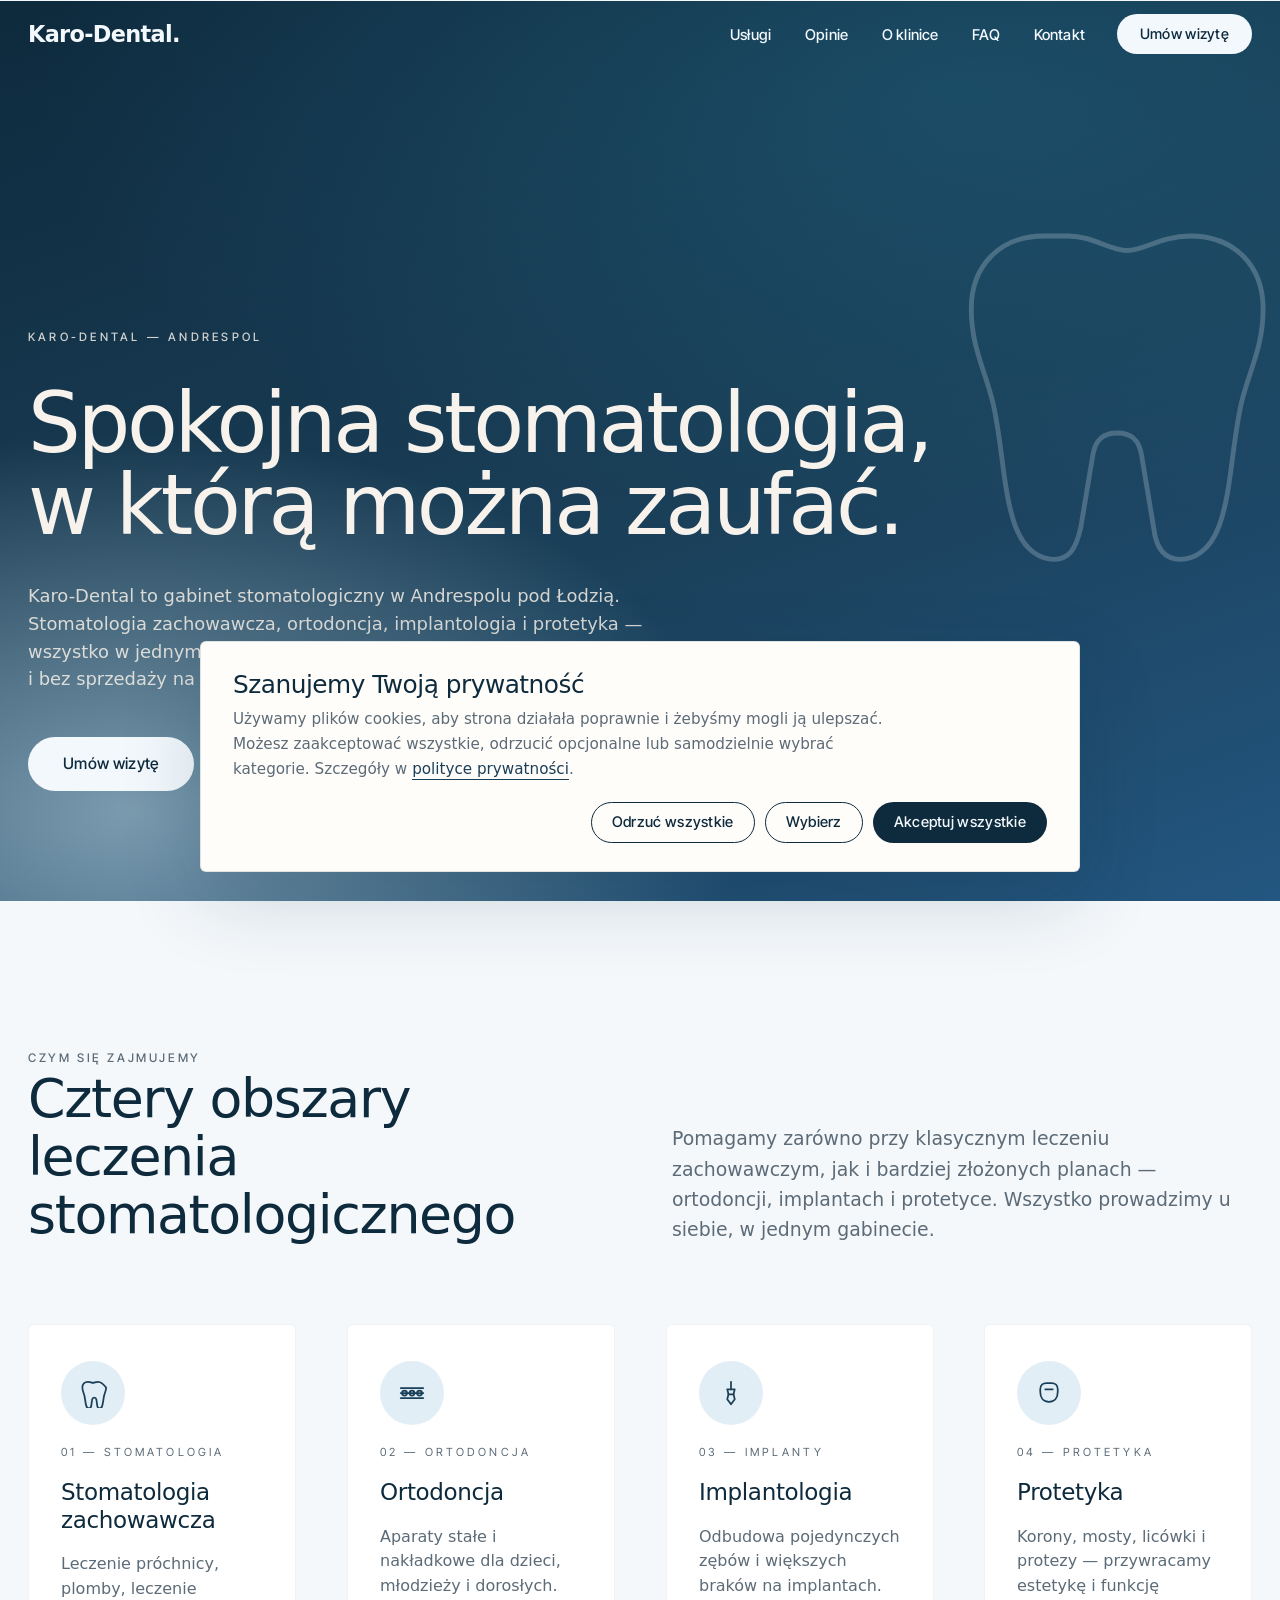
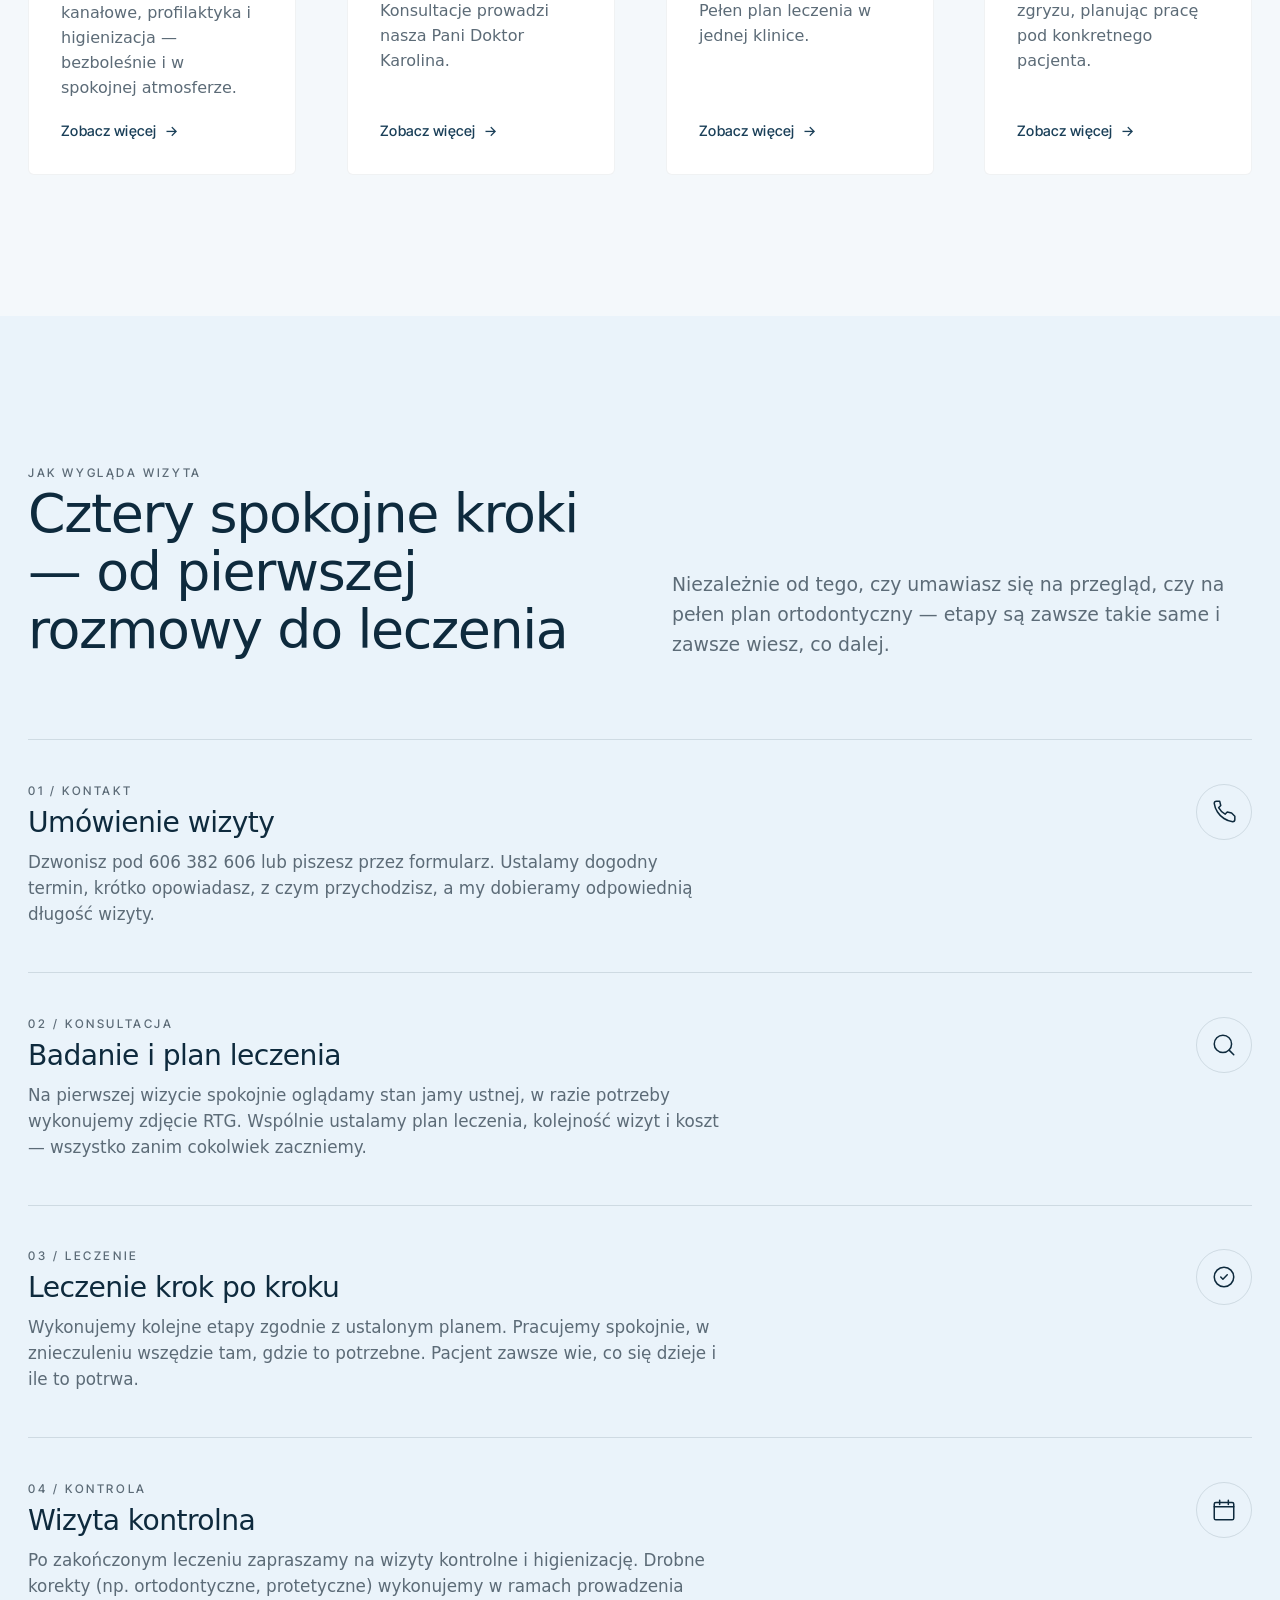
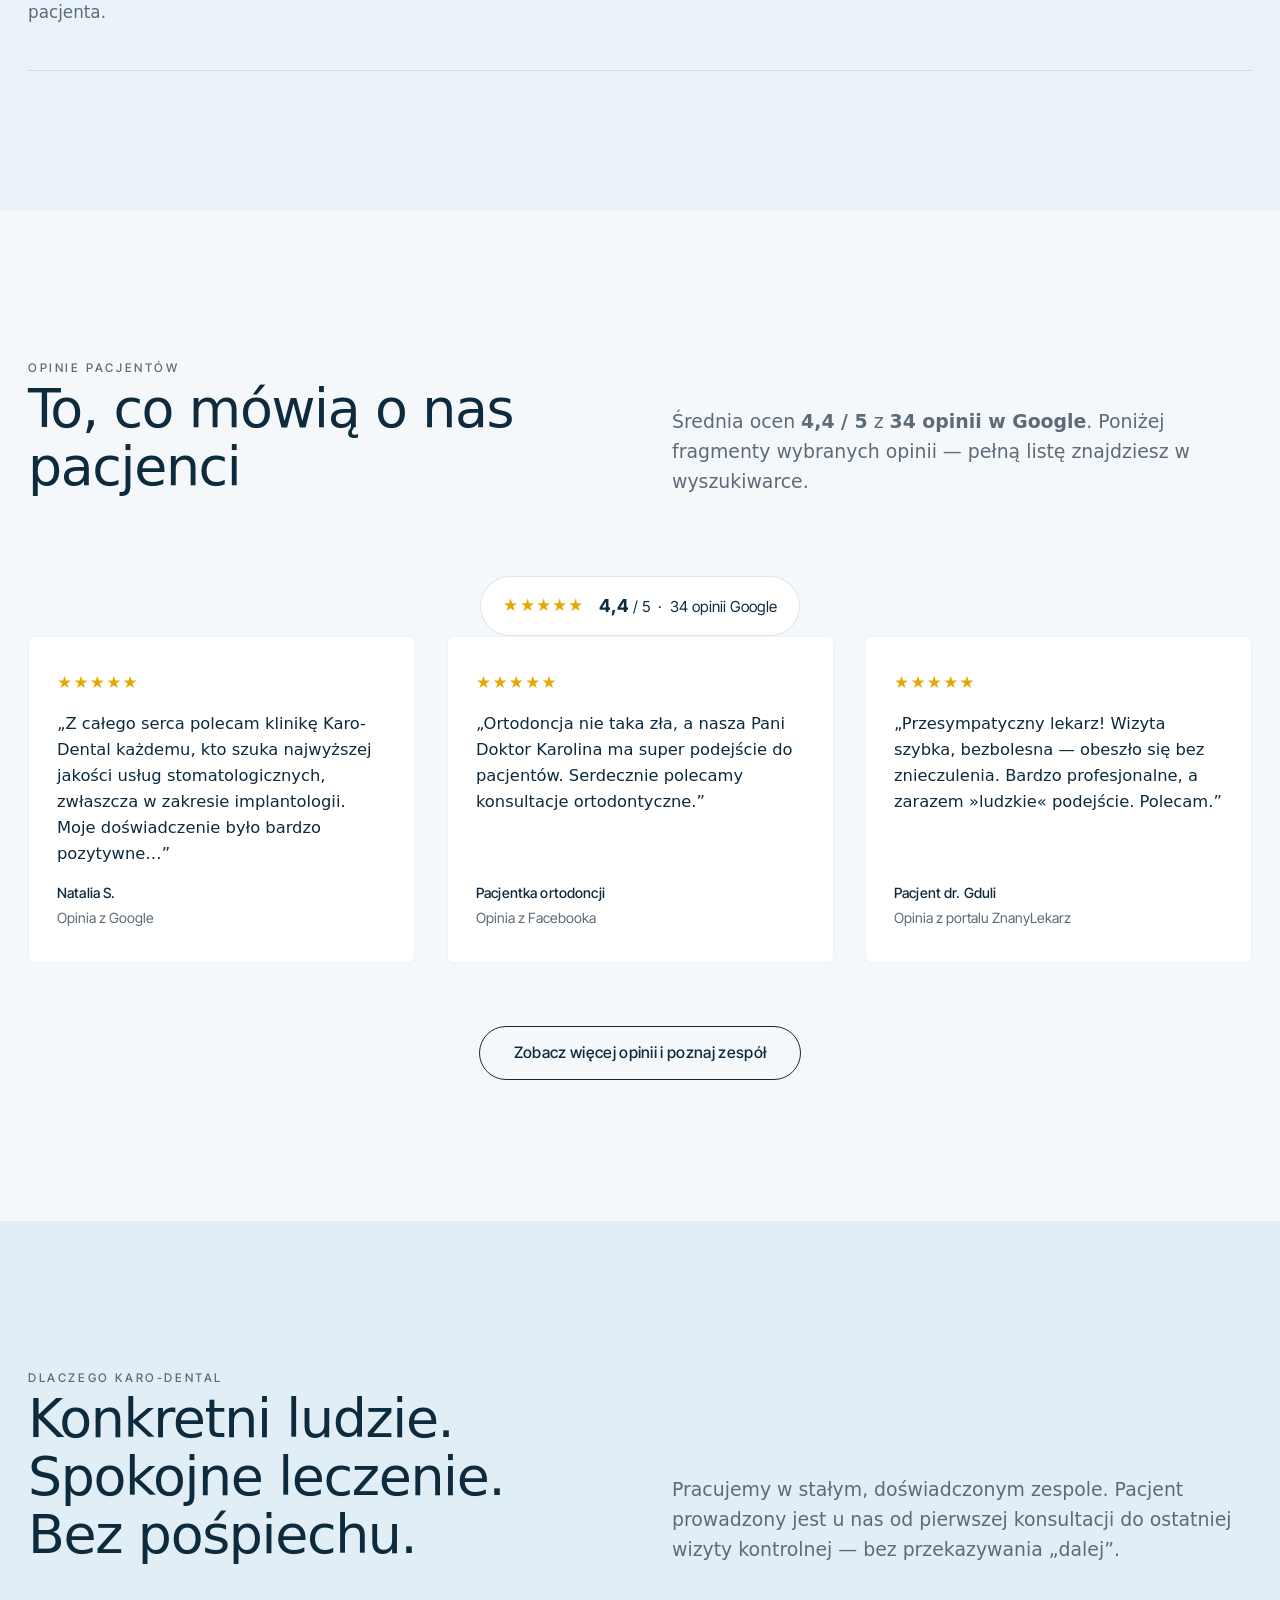
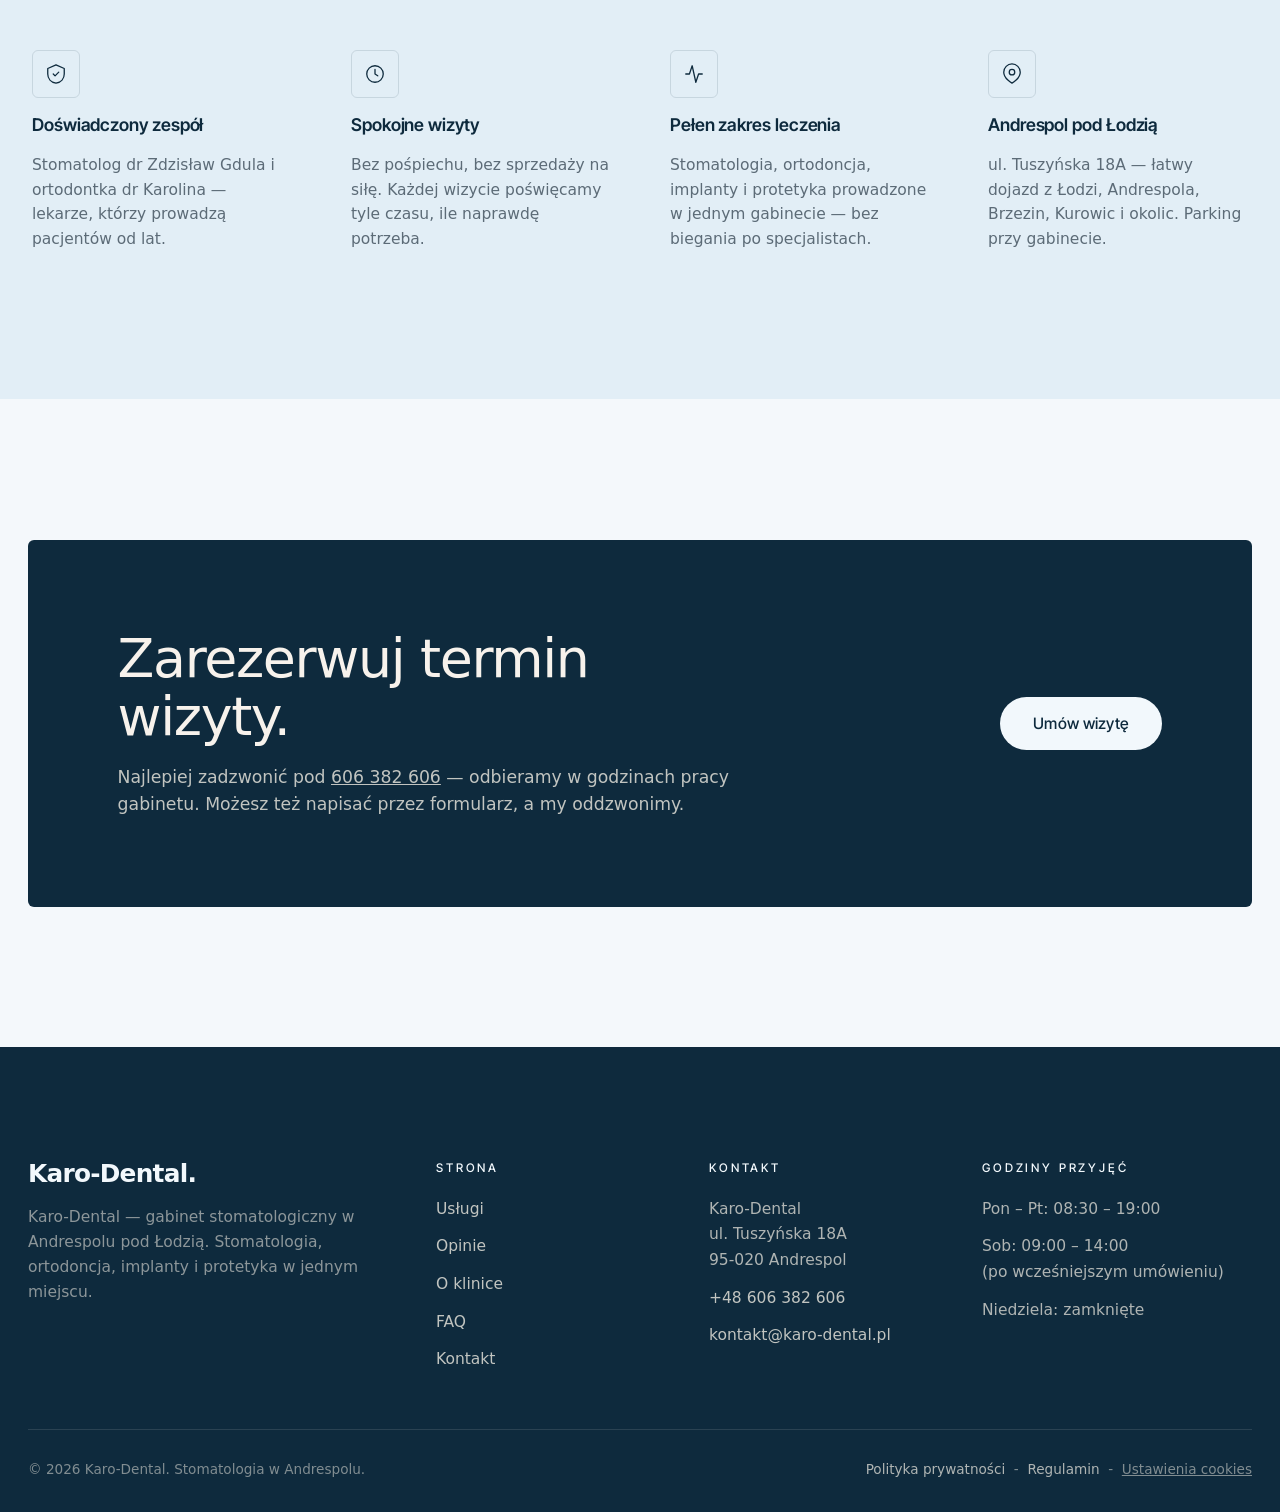
==== index.html @ c1598f61 "Convert Meblove furniture site into Karo-Dental dental clinic site Agent-Logs-Url: https://github.co" ====
<!DOCTYPE html>
<html lang="pl">
<head>
  <meta charset="UTF-8" />
  <script>document.documentElement.classList.add("js")</script>
  <meta name="viewport" content="width=device-width, initial-scale=1.0" />
  <title>Karo-Dental Andrespol | Stomatologia, Ortodoncja, Implanty, Protetyka</title>
  <meta name="description" content="Karo-Dental - gabinet stomatologiczny w Andrespolu. Stomatologia zachowawcza, ortodoncja, implantologia i protetyka. Spokojne, bezbolesne wizyty w doświadczonym zespole." />
  <meta name="theme-color" content="#0E2A3D" />
  <meta property="og:type" content="website" />
  <meta property="og:locale" content="pl_PL" />
  <meta property="og:site_name" content="Karo-Dental" />
  <meta property="og:title" content="Karo-Dental - stomatologia w Andrespolu" />
  <meta property="og:description" content="Gabinet stomatologiczny w Andrespolu. Stomatologia, ortodoncja, implanty, protetyka. Umów wizytę: +48 606 382 606." />
  <meta property="og:image" content="https://karo-dental.pl/assets/favicon.svg" />
  <meta property="og:image:alt" content="Karo-Dental - logo gabinetu stomatologicznego w Andrespolu" />
  <meta name="twitter:card" content="summary_large_image" />
  <link rel="icon" href="assets/favicon.svg" type="image/svg+xml" />
  <link rel="preconnect" href="https://api.fontshare.com" />
  <link rel="preconnect" href="https://fonts.googleapis.com" />
  <link rel="preconnect" href="https://fonts.gstatic.com" crossorigin />
  <link href="https://api.fontshare.com/v2/css?f[]=satoshi@300,400,500,600,700&display=swap" rel="stylesheet" />
  <link href="https://fonts.googleapis.com/css2?family=Inter+Tight:wght@300;400;500;600;700&display=swap" rel="stylesheet" />
  <link rel="stylesheet" href="style.css" />
  <script type="application/ld+json">
  {
    "@context": "https://schema.org",
    "@type": "Dentist",
    "@id": "https://karo-dental.pl/#business",
    "name": "Karo-Dental",
    "description": "Gabinet stomatologiczny w Andrespolu. Stomatologia zachowawcza, ortodoncja, implantologia i protetyka.",
    "image": "https://karo-dental.pl/assets/favicon.svg",
    "url": "https://karo-dental.pl/",
    "telephone": "+48606382606",
    "email": "kontakt@karo-dental.pl",
    "priceRange": "$$",
    "address": {
      "@type": "PostalAddress",
      "streetAddress": "ul. Tuszyńska 18A",
      "addressLocality": "Andrespol",
      "postalCode": "95-020",
      "addressRegion": "łódzkie",
      "addressCountry": "PL"
    },
    "areaServed": ["Andrespol", "Łódź", "województwo łódzkie"],
    "medicalSpecialty": ["Dentistry", "Orthodontic", "Prosthodontic"],
    "openingHoursSpecification": [
      { "@type": "OpeningHoursSpecification", "dayOfWeek": ["Monday","Tuesday","Wednesday","Thursday","Friday"], "opens": "08:30", "closes": "19:00" },
      { "@type": "OpeningHoursSpecification", "dayOfWeek": "Saturday", "opens": "09:00", "closes": "14:00" }
    ],
    "aggregateRating": {
      "@type": "AggregateRating",
      "ratingValue": "4.4",
      "reviewCount": "34",
      "bestRating": "5"
    },
    "sameAs": []
  }
  </script>
  <meta name="robots" content="index, follow, max-image-preview:large, max-snippet:-1, max-video-preview:-1" />
  <meta name="author" content="Karo-Dental" />
  <link rel="canonical" href="https://karo-dental.pl/" />
  <meta property="og:url" content="https://karo-dental.pl/" />
  <meta name="twitter:title" content="Karo-Dental Andrespol | Stomatologia, Ortodoncja, Implanty, Protetyka" />
  <meta name="twitter:description" content="Gabinet stomatologiczny w Andrespolu. Stomatologia, ortodoncja, implanty, protetyka." />
  <meta name="twitter:image" content="https://karo-dental.pl/assets/favicon.svg" />
  <link rel="alternate" hreflang="pl-PL" href="https://karo-dental.pl/" />
  <link rel="alternate" hreflang="x-default" href="https://karo-dental.pl/" />
  <script type="application/ld+json">
  {
    "@context": "https://schema.org",
    "@type": "Organization",
    "@id": "https://karo-dental.pl/#organization",
    "name": "Karo-Dental",
    "url": "https://karo-dental.pl/",
    "logo": "https://karo-dental.pl/assets/favicon.svg",
    "email": "kontakt@karo-dental.pl",
    "telephone": "+48606382606",
    "address": {
      "@type": "PostalAddress",
      "streetAddress": "ul. Tuszynska 18A",
      "addressLocality": "Andrespol",
      "postalCode": "95-020",
      "addressRegion": "lodzkie",
      "addressCountry": "PL"
    }
  }
  </script>
  <script type="application/ld+json">
  {
    "@context": "https://schema.org",
    "@type": "WebSite",
    "@id": "https://karo-dental.pl/#website",
    "url": "https://karo-dental.pl/",
    "name": "Karo-Dental",
    "inLanguage": "pl-PL",
    "publisher": { "@id": "https://karo-dental.pl/#organization" }
  }
  </script>
</head>
<body class="has-hero">

  <header class="nav" role="banner">
    <div class="container nav__inner">
      <a href="index.html" class="nav__logo" aria-label="Karo-Dental - strona główna">
        <span class="nav__logo-mark">Karo-Dental<span class="nav__logo-dot" aria-hidden="true">.</span></span>
      </a>

      <nav aria-label="Główna nawigacja">
        <ul class="nav__links">
          <li><a class="nav__link" data-page="oferta"      href="oferta.html">Usługi</a></li>
          <li><a class="nav__link" data-page="realizacje"  href="realizacje.html">Opinie</a></li>
          <li><a class="nav__link" data-page="o-pracowni"  href="o-pracowni.html">O klinice</a></li>
          <li><a class="nav__link" data-page="faq"         href="faq.html">FAQ</a></li>
          <li><a class="nav__link" data-page="kontakt"     href="kontakt.html">Kontakt</a></li>
          <li><a class="btn btn--primary nav__cta" href="kontakt.html">Umów wizytę</a></li>
        </ul>
      </nav>

      <button class="nav__burger" aria-label="Otwórz menu" aria-expanded="false">
        <span></span><span></span><span></span>
      </button>

      <div class="nav__drawer" role="dialog" aria-label="Menu mobilne">
        <a class="nav__link" href="oferta.html">Usługi</a>
        <a class="nav__link" href="realizacje.html">Opinie</a>
        <a class="nav__link" href="o-pracowni.html">O klinice</a>
        <a class="nav__link" href="faq.html">FAQ</a>
        <a class="nav__link" href="kontakt.html">Kontakt</a>
        <a class="btn btn--primary" href="kontakt.html">Umów wizytę</a>
      </div>
    </div>
  </header>

  <section class="hero hero--clinic">
    <svg class="hero__decor" viewBox="0 0 200 200" fill="none" aria-hidden="true">
      <path d="M70 30c-18 0-30 12-30 30 0 16 6 26 9 39 4 18 4 36 9 50 4 11 11 14 16 14 6 0 9-4 11-13l5-30c1-6 4-9 10-9s9 3 10 9l5 30c1 9 5 13 11 13 5 0 12-3 16-14 5-14 5-32 9-50 3-13 9-23 9-39 0-18-12-30-30-30-12 0-19 6-26 6s-14-6-24-6z" stroke="#F2F8FC" stroke-width="2"/>
    </svg>
    <div class="container">
      <div class="hero__inner">
        <span class="eyebrow hero__eyebrow reveal">Karo-Dental — Andrespol</span>
        <h1 class="reveal delay-1">Spokojna stomatologia,<br/>w którą można zaufać.</h1>
        <p class="reveal delay-2">Karo-Dental to gabinet stomatologiczny w Andrespolu pod Łodzią. Stomatologia zachowawcza, ortodoncja, implantologia i protetyka — wszystko w jednym miejscu, w doświadczonym zespole, bez pośpiechu i bez sprzedaży na siłę.</p>
        <div class="hero__cta reveal delay-3">
          <a class="btn btn--light btn--lg" href="kontakt.html">Umów wizytę</a>
          <a class="btn btn--ghost btn--lg" href="oferta.html">Zobacz nasze usługi</a>
        </div>
      </div>
    </div>
    <span class="hero__scroll" aria-hidden="true">Scroll</span>
  </section>

  <section class="section" id="uslugi">
    <div class="container">
      <div class="section__head section__head--split reveal">
        <div>
          <span class="eyebrow">Czym się zajmujemy</span>
          <h2>Cztery obszary leczenia stomatologicznego</h2>
        </div>
        <p class="lead">Pomagamy zarówno przy klasycznym leczeniu zachowawczym, jak i bardziej złożonych planach — ortodoncji, implantach i protetyce. Wszystko prowadzimy u siebie, w jednym gabinecie.</p>
      </div>

      <div class="grid grid-4 grid--wide">
        <a class="icon-tile reveal" href="oferta.html#stomatologia">
          <span class="icon-tile__icon" aria-hidden="true">
            <svg viewBox="0 0 24 24" fill="none" stroke="currentColor" stroke-width="1.4" stroke-linecap="round" stroke-linejoin="round"><path d="M8 3c-2.8 0-4.5 2-4.5 4.6 0 2.5 1 4 1.6 6.4.7 3 .7 6 1.6 8.5.5 1.5 1.5 1.7 2.2 1.7 1 0 1.5-.7 1.7-2l.7-5c.2-1 .8-1.6 1.7-1.6s1.5.6 1.7 1.6l.7 5c.2 1.3.7 2 1.7 2 .7 0 1.7-.2 2.2-1.7.9-2.5.9-5.5 1.6-8.5.6-2.4 1.6-3.9 1.6-6.4C20.5 5 18.8 3 16 3c-1.8 0-2.9.9-4 .9S9.8 3 8 3z"/></svg>
          </span>
          <span class="icon-tile__num">01 — Stomatologia</span>
          <h3>Stomatologia zachowawcza</h3>
          <p>Leczenie próchnicy, plomby, leczenie kanałowe, profilaktyka i higienizacja — bezboleśnie i w spokojnej atmosferze.</p>
          <span class="icon-tile__arrow">Zobacz więcej</span>
        </a>

        <a class="icon-tile reveal delay-1" href="oferta.html#ortodoncja">
          <span class="icon-tile__icon" aria-hidden="true">
            <svg viewBox="0 0 24 24" fill="none" stroke="currentColor" stroke-width="1.4" stroke-linecap="round" stroke-linejoin="round"><path d="M3 12h18"/><circle cx="6" cy="12" r="2"/><circle cx="12" cy="12" r="2"/><circle cx="18" cy="12" r="2"/><path d="M3 8h18M3 16h18"/></svg>
          </span>
          <span class="icon-tile__num">02 — Ortodoncja</span>
          <h3>Ortodoncja</h3>
          <p>Aparaty stałe i nakładkowe dla dzieci, młodzieży i dorosłych. Konsultacje prowadzi nasza Pani Doktor Karolina.</p>
          <span class="icon-tile__arrow">Zobacz więcej</span>
        </a>

        <a class="icon-tile reveal delay-2" href="oferta.html#implanty">
          <span class="icon-tile__icon" aria-hidden="true">
            <svg viewBox="0 0 24 24" fill="none" stroke="currentColor" stroke-width="1.4" stroke-linecap="round" stroke-linejoin="round"><path d="M12 3v6"/><path d="M9 9h6l-1 4h-4z"/><path d="M10 13l-1 4 3 4 3-4-1-4"/></svg>
          </span>
          <span class="icon-tile__num">03 — Implanty</span>
          <h3>Implantologia</h3>
          <p>Odbudowa pojedynczych zębów i większych braków na implantach. Pełen plan leczenia w jednej klinice.</p>
          <span class="icon-tile__arrow">Zobacz więcej</span>
        </a>

        <a class="icon-tile reveal delay-3" href="oferta.html#protetyka">
          <span class="icon-tile__icon" aria-hidden="true">
            <svg viewBox="0 0 24 24" fill="none" stroke="currentColor" stroke-width="1.4" stroke-linecap="round" stroke-linejoin="round"><path d="M5 9c0-3 2-5 5-5h4c3 0 5 2 5 5v2c0 4-2 8-7 8s-7-4-7-8V9z"/><path d="M9 9h6"/></svg>
          </span>
          <span class="icon-tile__num">04 — Protetyka</span>
          <h3>Protetyka</h3>
          <p>Korony, mosty, licówki i protezy — przywracamy estetykę i funkcję zgryzu, planując pracę pod konkretnego pacjenta.</p>
          <span class="icon-tile__arrow">Zobacz więcej</span>
        </a>
      </div>
    </div>
  </section>

  <section class="section section--warm" id="proces">
    <div class="container">
      <div class="section__head section__head--split reveal">
        <div>
          <span class="eyebrow">Jak wygląda wizyta</span>
          <h2>Cztery spokojne kroki — od pierwszej rozmowy do leczenia</h2>
        </div>
        <p class="lead">Niezależnie od tego, czy umawiasz się na przegląd, czy na pełen plan ortodontyczny — etapy są zawsze takie same i zawsze wiesz, co dalej.</p>
      </div>

      <div class="steps">
        <article class="step reveal">
          <span class="step__num">01 / Kontakt</span>
          <div class="step__body">
            <h3>Umówienie wizyty</h3>
            <p>Dzwonisz pod <a href="tel:+48606382606">606&nbsp;382&nbsp;606</a> lub piszesz przez formularz. Ustalamy dogodny termin, krótko opowiadasz, z czym przychodzisz, a my dobieramy odpowiednią długość wizyty.</p>
          </div>
          <span class="step__icon" aria-hidden="true">
            <svg viewBox="0 0 24 24" fill="none" stroke="currentColor" stroke-width="1.4" stroke-linecap="round" stroke-linejoin="round"><path d="M22 16v3a2 2 0 0 1-2 2 19 19 0 0 1-8-3 19 19 0 0 1-6-6 19 19 0 0 1-3-8 2 2 0 0 1 2-2h3l1 4-2 2a16 16 0 0 0 6 6l2-2 4 1z"/></svg>
          </span>
        </article>
        <article class="step reveal">
          <span class="step__num">02 / Konsultacja</span>
          <div class="step__body">
            <h3>Badanie i plan leczenia</h3>
            <p>Na pierwszej wizycie spokojnie oglądamy stan jamy ustnej, w razie potrzeby wykonujemy zdjęcie RTG. Wspólnie ustalamy plan leczenia, kolejność wizyt i koszt — wszystko zanim cokolwiek zaczniemy.</p>
          </div>
          <span class="step__icon" aria-hidden="true">
            <svg viewBox="0 0 24 24" fill="none" stroke="currentColor" stroke-width="1.4" stroke-linecap="round" stroke-linejoin="round"><circle cx="11" cy="11" r="8"/><path d="M21 21l-4.3-4.3"/></svg>
          </span>
        </article>
        <article class="step reveal">
          <span class="step__num">03 / Leczenie</span>
          <div class="step__body">
            <h3>Leczenie krok po kroku</h3>
            <p>Wykonujemy kolejne etapy zgodnie z ustalonym planem. Pracujemy spokojnie, w znieczuleniu wszędzie tam, gdzie to potrzebne. Pacjent zawsze wie, co się dzieje i ile to potrwa.</p>
          </div>
          <span class="step__icon" aria-hidden="true">
            <svg viewBox="0 0 24 24" fill="none" stroke="currentColor" stroke-width="1.4" stroke-linecap="round" stroke-linejoin="round"><path d="M9 12l2 2 4-4"/><circle cx="12" cy="12" r="9"/></svg>
          </span>
        </article>
        <article class="step reveal">
          <span class="step__num">04 / Kontrola</span>
          <div class="step__body">
            <h3>Wizyta kontrolna</h3>
            <p>Po zakończonym leczeniu zapraszamy na wizyty kontrolne i higienizację. Drobne korekty (np. ortodontyczne, protetyczne) wykonujemy w ramach prowadzenia pacjenta.</p>
          </div>
          <span class="step__icon" aria-hidden="true">
            <svg viewBox="0 0 24 24" fill="none" stroke="currentColor" stroke-width="1.4" stroke-linecap="round" stroke-linejoin="round"><rect x="3" y="5" width="18" height="16" rx="1.5"/><path d="M3 9h18M8 3v4M16 3v4"/></svg>
          </span>
        </article>
      </div>
    </div>
  </section>

  <section class="section" id="opinie">
    <div class="container">
      <div class="section__head section__head--split reveal">
        <div>
          <span class="eyebrow">Opinie pacjentów</span>
          <h2>To, co mówią o nas pacjenci</h2>
        </div>
        <p class="lead">Średnia ocen <strong>4,4 / 5</strong> z <strong>34 opinii w Google</strong>. Poniżej fragmenty wybranych opinii — pełną listę znajdziesz w wyszukiwarce.</p>
      </div>

      <div class="text-center mb-l reveal">
        <span class="rating-summary">
          <span class="review__stars" aria-hidden="true">★★★★★</span>
          <span><strong>4,4</strong> / 5 &nbsp;·&nbsp; 34 opinii Google</span>
        </span>
      </div>

      <div class="review-grid">
        <article class="review reveal">
          <span class="review__stars" aria-label="Ocena 5 na 5">★★★★★</span>
          <p class="review__quote">„Z całego serca polecam klinikę Karo-Dental każdemu, kto szuka najwyższej jakości usług stomatologicznych, zwłaszcza w zakresie implantologii. Moje doświadczenie było bardzo pozytywne…”</p>
          <span class="review__meta">
            <span class="review__author">Natalia S.</span>
            <span>Opinia z Google</span>
          </span>
        </article>

        <article class="review reveal delay-1">
          <span class="review__stars" aria-label="Ocena 5 na 5">★★★★★</span>
          <p class="review__quote">„Ortodoncja nie taka zła, a nasza Pani Doktor Karolina ma super podejście do pacjentów. Serdecznie polecamy konsultacje ortodontyczne.”</p>
          <span class="review__meta">
            <span class="review__author">Pacjentka ortodoncji</span>
            <span>Opinia z Facebooka</span>
          </span>
        </article>

        <article class="review reveal delay-2">
          <span class="review__stars" aria-label="Ocena 5 na 5">★★★★★</span>
          <p class="review__quote">„Przesympatyczny lekarz! Wizyta szybka, bezbolesna — obeszło się bez znieczulenia. Bardzo profesjonalne, a zarazem »ludzkie« podejście. Polecam.”</p>
          <span class="review__meta">
            <span class="review__author">Pacjent dr. Gduli</span>
            <span>Opinia z portalu ZnanyLekarz</span>
          </span>
        </article>
      </div>

      <div class="text-center mt-xl reveal">
        <a class="btn btn--ghost btn--lg" href="realizacje.html">Zobacz więcej opinii i poznaj zespół</a>
      </div>
    </div>
  </section>

  <section class="section section--beige" id="dlaczego">
    <div class="container">
      <div class="section__head section__head--split reveal">
        <div>
          <span class="eyebrow">Dlaczego Karo-Dental</span>
          <h2>Konkretni ludzie. Spokojne leczenie. Bez pośpiechu.</h2>
        </div>
        <p class="lead">Pracujemy w stałym, doświadczonym zespole. Pacjent prowadzony jest u nas od pierwszej konsultacji do ostatniej wizyty kontrolnej — bez przekazywania „dalej”.</p>
      </div>

      <div class="grid grid-4 grid--wide">
        <div class="feature reveal">
          <div class="feature__icon" aria-hidden="true"><svg viewBox="0 0 24 24" fill="none" stroke="currentColor" stroke-width="1.4" stroke-linecap="round" stroke-linejoin="round"><path d="M12 2l9 4v6c0 5-3.5 9-9 10-5.5-1-9-5-9-10V6l9-4z"/><path d="M9 12l2 2 4-4"/></svg></div>
          <h4>Doświadczony zespół</h4>
          <p>Stomatolog dr Zdzisław Gdula i ortodontka dr Karolina — lekarze, którzy prowadzą pacjentów od lat.</p>
        </div>
        <div class="feature reveal delay-1">
          <div class="feature__icon" aria-hidden="true"><svg viewBox="0 0 24 24" fill="none" stroke="currentColor" stroke-width="1.4" stroke-linecap="round" stroke-linejoin="round"><circle cx="12" cy="12" r="9"/><path d="M12 7v5l3 2"/></svg></div>
          <h4>Spokojne wizyty</h4>
          <p>Bez pośpiechu, bez sprzedaży na siłę. Każdej wizycie poświęcamy tyle czasu, ile naprawdę potrzeba.</p>
        </div>
        <div class="feature reveal delay-2">
          <div class="feature__icon" aria-hidden="true"><svg viewBox="0 0 24 24" fill="none" stroke="currentColor" stroke-width="1.4" stroke-linecap="round" stroke-linejoin="round"><path d="M3 12h4l3-9 4 18 3-9h4"/></svg></div>
          <h4>Pełen zakres leczenia</h4>
          <p>Stomatologia, ortodoncja, implanty i protetyka prowadzone w jednym gabinecie — bez biegania po specjalistach.</p>
        </div>
        <div class="feature reveal delay-3">
          <div class="feature__icon" aria-hidden="true"><svg viewBox="0 0 24 24" fill="none" stroke="currentColor" stroke-width="1.4" stroke-linecap="round" stroke-linejoin="round"><path d="M21 10c0 7-9 12-9 12S3 17 3 10a9 9 0 0 1 18 0z"/><circle cx="12" cy="10" r="3"/></svg></div>
          <h4>Andrespol pod Łodzią</h4>
          <p>ul. Tuszyńska 18A — łatwy dojazd z Łodzi, Andrespola, Brzezin, Kurowic i okolic. Parking przy gabinecie.</p>
        </div>
      </div>
    </div>
  </section>

  <section class="section">
    <div class="container">
      <div class="cta-banner reveal">
        <div>
          <h2>Zarezerwuj termin wizyty.</h2>
          <p>Najlepiej zadzwonić pod <a href="tel:+48606382606" class="cta-banner__tel">606&nbsp;382&nbsp;606</a> — odbieramy w godzinach pracy gabinetu. Możesz też napisać przez formularz, a my oddzwonimy.</p>
        </div>
        <a class="btn btn--light btn--lg" href="kontakt.html">Umów wizytę</a>
      </div>
    </div>
  </section>

  <footer class="footer" role="contentinfo">
    <div class="container">
      <div class="footer__top">
        <div class="footer__brand">
          <span class="nav__logo-mark">Karo-Dental<span class="nav__logo-dot" aria-hidden="true">.</span></span>
          <p>Karo-Dental — gabinet stomatologiczny w Andrespolu pod Łodzią. Stomatologia, ortodoncja, implanty i protetyka w jednym miejscu.</p>
        </div>
        <div class="footer__col">
          <h5>Strona</h5>
          <ul>
            <li><a href="oferta.html">Usługi</a></li>
            <li><a href="realizacje.html">Opinie</a></li>
            <li><a href="o-pracowni.html">O klinice</a></li>
            <li><a href="faq.html">FAQ</a></li>
            <li><a href="kontakt.html">Kontakt</a></li>
          </ul>
        </div>
        <div class="footer__col">
          <h5>Kontakt</h5>
          <ul>
            <li>Karo-Dental<br/>ul. Tuszyńska 18A<br/>95-020 Andrespol</li>
            <li><a href="tel:+48606382606">+48 606 382 606</a></li>
            <li><a href="mailto:kontakt@karo-dental.pl">kontakt@karo-dental.pl</a></li>
          </ul>
        </div>
        <div class="footer__col">
          <h5>Godziny przyjęć</h5>
          <ul>
            <li>Pon&nbsp;–&nbsp;Pt: 08:30 – 19:00</li>
            <li>Sob: 09:00 – 14:00<br/>(po wcześniejszym umówieniu)</li>
            <li>Niedziela: zamknięte</li>
          </ul>
        </div>
      </div>
      <div class="footer__bottom">
        <span>© <span id="year">2025</span> Karo-Dental. Stomatologia w Andrespolu.</span>
        <span>
          <a href="polityka-prywatnosci.html">Polityka prywatności</a>
          &nbsp;-&nbsp;
          <a href="regulamin.html">Regulamin</a>
          &nbsp;-&nbsp;
          <button type="button" class="cookie__settings-link" data-cookie-settings>Ustawienia cookies</button>
        </span>
      </div>
    </div>
  </footer>

  <script src="main.js" defer></script>
</body>
</html>
---- style.css ----
*,
*::before,
*::after { box-sizing: border-box; margin: 0; padding: 0; }

html { scroll-behavior: smooth; -webkit-text-size-adjust: 100%; }

:root {
  --bg:          #F4F8FB;
  --bg-soft:     #FFFFFF;
  --bg-warm:     #EAF3FA;
  --beige:       #C9E4F1;
  --beige-soft:  #E2EEF6;
  --ink:         #0E2A3D;
  --ink-soft:    #5C6B77;
  --espresso:    #1A3F58;
  --espresso-h:  #235680;
  --accent:      #2E8FB4;

  --line:        rgba(14, 42, 61, 0.12);
  --line-soft:   rgba(14, 42, 61, 0.06);
  --shadow-sm:   0 2px 6px  rgba(14, 42, 61, 0.05);
  --shadow-md:   0 14px 40px rgba(14, 42, 61, 0.08);
  --shadow-lg:   0 28px 80px rgba(14, 42, 61, 0.16);

  --radius:      4px;
  --radius-lg:   6px;

  --maxw:        1320px;
  --nav-h:       64px;

  --space-3:    8px;
  --space-4:   12px;
  --space-5:   16px;
  --space-6:   24px;
  --space-7:   32px;
  --space-8:   48px;
  --space-9:   64px;
  --space-10:  80px;
  --space-11: 120px;
  --space-12: 160px;

  --font-display: "Satoshi", system-ui, -apple-system, "Segoe UI", Roboto, Helvetica, Arial, sans-serif;
  --font-body:    "Satoshi", system-ui, -apple-system, "Segoe UI", Roboto, Helvetica, Arial, sans-serif;
  --font-ui:      "Inter Tight", system-ui, -apple-system, "Segoe UI", Roboto, Helvetica, Arial, sans-serif;

  --fs-eyebrow: 0.74rem;
  --fs-body:    1.0625rem;
  --fs-lead:    1.18rem;
  --fs-h4:      1.18rem;
  --fs-h3:      clamp(1.4rem, 1.6vw, 1.85rem);
  --fs-h2:      clamp(2.1rem, 4.2vw, 3.6rem);
  --fs-h1:      clamp(2.8rem, 6.5vw, 5.8rem);

  --t-fast:      180ms cubic-bezier(.2,.7,.2,1);
  --t:           260ms cubic-bezier(.2,.7,.2,1);
  --t-slow:      700ms cubic-bezier(.2,.7,.2,1);
  --t-zoom:     1200ms cubic-bezier(.2,.7,.2,1);
}

body {
  font-family: var(--font-body);
  font-weight: 400;
  font-size: var(--fs-body);
  line-height: 1.65;
  color: var(--ink);
  background: var(--bg);
  -webkit-font-smoothing: antialiased;
  -moz-osx-font-smoothing: grayscale;
  overflow-x: hidden;
}

img, picture, video, svg { display: block; max-width: 100%; height: auto; }
a { color: inherit; text-decoration: none; }
ul { list-style: none; }
button { font: inherit; cursor: pointer; border: 0; background: none; color: inherit; }

::selection { background: var(--espresso); color: var(--bg); }

h1, h2, h3, h4, h5, .display {
  font-family: var(--font-display);
  font-weight: 500;
  color: var(--ink);
  letter-spacing: -0.02em;
  line-height: 1.05;
}
h1 { font-size: var(--fs-h1); font-weight: 500; letter-spacing: -0.035em; }
h2 { font-size: var(--fs-h2); font-weight: 500; letter-spacing: -0.025em; line-height: 1.08; }
h3 { font-size: var(--fs-h3); font-weight: 500; letter-spacing: -0.015em; line-height: 1.18; }
h4 { font-size: var(--fs-h4); font-weight: 600; font-family: var(--font-ui); letter-spacing: -0.005em; line-height: 1.3; }

p { color: var(--ink); }
.lead { font-size: var(--fs-lead); line-height: 1.6; color: var(--ink-soft); max-width: 62ch; font-weight: 400; }
.muted { color: var(--ink-soft); }
.eyebrow {
  font-family: var(--font-ui);
  font-size: var(--fs-eyebrow);
  font-weight: 500;
  letter-spacing: 0.22em;
  text-transform: uppercase;
  color: var(--ink-soft);
  display: inline-block;
}

.container {
  width: 100%;
  max-width: var(--maxw);
  margin: 0 auto;
  padding: 0 28px;
}
@media (max-width: 640px) { .container { padding: 0 20px; } }

.section { padding: clamp(80px, 11vw, 160px) 0; }
.section--soft  { background: var(--bg-soft); }
.section--warm  { background: var(--bg-warm); }
.section--beige { background: var(--beige-soft); }
.section--dark  { background: var(--ink); color: #E8F1F7; }
.section--dark h1, .section--dark h2, .section--dark h3, .section--dark h4 { color: #F2F8FC; }
.section--dark p, .section--dark .lead { color: rgba(244,239,230,0.78); }
.section--dark .eyebrow { color: rgba(244,239,230,0.65); }

.section__head {
  display: flex;
  flex-direction: column;
  gap: 18px;
  max-width: 760px;
  margin-bottom: clamp(48px, 7vw, 80px);
}
.section__head--center {
  margin-left: auto;
  margin-right: auto;
  align-items: center;
  text-align: center;
}
.section__head--split {
  display: grid;
  grid-template-columns: 1fr 1fr;
  gap: clamp(32px, 5vw, 80px);
  max-width: none;
  align-items: end;
}
.section__head--split .lead { margin-top: 0; }
@media (max-width: 800px) { .section__head--split { grid-template-columns: 1fr; align-items: start; } }

.grid { display: grid; gap: clamp(20px, 2.5vw, 32px); }
.grid-2 { grid-template-columns: repeat(2, 1fr); }
.grid-3 { grid-template-columns: repeat(3, 1fr); }
.grid-4 { grid-template-columns: repeat(4, 1fr); }
.grid--wide { gap: clamp(28px, 4vw, 56px); }
@media (max-width: 900px) { .grid-3, .grid-4 { grid-template-columns: repeat(2, 1fr); } }
@media (max-width: 600px) { .grid-2, .grid-3, .grid-4 { grid-template-columns: 1fr; } }

.btn {
  display: inline-flex;
  align-items: center;
  justify-content: center;
  gap: 10px;
  padding: 15px 28px;
  border-radius: 999px;
  font-family: var(--font-ui);
  font-size: 0.93rem;
  font-weight: 500;
  letter-spacing: 0.02em;
  line-height: 1;
  transition:
    background var(--t),
    color var(--t),
    transform var(--t),
    box-shadow var(--t),
    border-color var(--t);
  white-space: nowrap;
  border: 1px solid transparent;
}
.btn--primary {
  background: var(--ink);
  color: #F2F8FC;
}
.btn--primary:hover,
.btn--primary:focus-visible {
  background: var(--espresso-h);
  transform: translateY(-2px);
  box-shadow: var(--shadow-md);
  outline: none;
}
.btn--ghost {
  background: transparent;
  color: var(--ink);
  border-color: var(--ink);
}
.btn--ghost:hover,
.btn--ghost:focus-visible {
  background: var(--ink);
  color: #F2F8FC;
  transform: translateY(-2px);
  outline: none;
}
.btn--light {
  background: #F2F8FC;
  color: var(--ink);
}
.btn--light:hover { background: #fff; transform: translateY(-2px); box-shadow: var(--shadow-md); }
.btn--lg { padding: 18px 34px; font-size: 0.98rem; }
.link-arrow {
  display: inline-flex;
  align-items: center;
  gap: 10px;
  font-family: var(--font-ui);
  font-weight: 500;
  font-size: 0.95rem;
  color: var(--ink);
  letter-spacing: 0.01em;
  border-bottom: 1px solid var(--ink);
  padding-bottom: 4px;
  transition: gap var(--t), opacity var(--t);
}
.link-arrow::after { content: "→"; transition: transform var(--t); }
.link-arrow:hover { gap: 14px; opacity: 0.7; }
.link-arrow:hover::after { transform: translateX(4px); }

.nav {
  position: sticky;
  top: 0;
  z-index: 50;
  background: transparent;
  border-bottom: 1px solid transparent;
  transition: border-color var(--t), box-shadow var(--t);
}
.nav::before {
  content: "";
  position: absolute;
  inset: 0;
  z-index: -1;
  background: rgba(244,241,236,0.85);
  backdrop-filter: saturate(140%) blur(16px);
  -webkit-backdrop-filter: saturate(140%) blur(16px);
  transition: background var(--t), opacity var(--t);
}
.nav.is-scrolled {
  border-bottom-color: var(--line-soft);
}
.nav.is-scrolled::before {
  background: rgba(244,241,236,0.96);
}

.has-hero .nav:not(.is-scrolled) {
  border-bottom-color: transparent;
}
.has-hero .nav:not(.is-scrolled)::before {
  background: transparent;
  backdrop-filter: none;
  -webkit-backdrop-filter: none;
}
.has-hero .nav:not(.is-scrolled) .nav__logo-mark,
.has-hero .nav:not(.is-scrolled) .nav__logo-dot,
.has-hero .nav:not(.is-scrolled) .nav__link { color: #F2F8FC; }
.has-hero .nav:not(.is-scrolled) .nav__link:hover { background: rgba(244,239,230,0.12); }
.has-hero .nav:not(.is-scrolled) .nav__cta { background: #F2F8FC; color: var(--ink); }
.has-hero .nav:not(.is-scrolled) .nav__cta:hover { background: #fff; }
.has-hero .nav:not(.is-scrolled) .nav__burger span { background: #F2F8FC; }

.nav__inner {
  display: flex;
  align-items: center;
  justify-content: space-between;
  height: var(--nav-h);
  gap: 24px;
}
@media (max-width: 920px) {
  :root { --nav-h: 52px; }
}
@media (max-width: 480px) {
  :root { --nav-h: 48px; }
}
.nav__logo {
  display: inline-flex;
  align-items: baseline;
  gap: 1px;
  text-decoration: none;
  flex-shrink: 0;
}
.nav__logo-mark {
  font-family: var(--font-display);
  font-weight: 600;
  font-size: 1.4rem;
  line-height: 1;
  letter-spacing: -0.03em;
  color: var(--ink);
  transition: color var(--t);
}
.nav__logo-dot {
  font-family: var(--font-display);
  font-weight: 600;
  font-size: 1.4rem;
  line-height: 1;
  color: var(--ink);
  margin-left: 0;
}
.nav__logo:hover .nav__logo-mark { opacity: 0.7; }
.nav__links {
  display: flex;
  align-items: center;
  gap: 2px;
}
.nav__link {
  position: relative;
  padding: 10px 16px;
  font-family: var(--font-ui);
  font-size: 0.93rem;
  font-weight: 500;
  letter-spacing: 0.01em;
  color: var(--ink);
  border-radius: 4px;
  transition: color var(--t), background var(--t), opacity var(--t);
}
.nav__link:hover { background: rgba(14,14,13,0.05); }
.nav__link.is-active::after {
  content: "";
  position: absolute;
  left: 16px; right: 16px;
  bottom: 4px;
  height: 1px;
  background: currentColor;
}
.nav__cta {
  margin-left: 14px;
  padding: 12px 22px;
  font-size: 0.9rem;
}
.nav__burger {
  display: none;
  width: 40px;
  height: 40px;
  border-radius: 4px;
  position: relative;
}
.nav__burger span {
  display: block;
  position: absolute;
  left: 10px; right: 10px;
  height: 1.5px;
  background: var(--ink);
  transition: transform var(--t), opacity var(--t), top var(--t), background var(--t);
}
.nav__burger span:nth-child(1) { top: 14px; }
.nav__burger span:nth-child(2) { top: 19px; }
.nav__burger span:nth-child(3) { top: 24px; }
.nav.is-open .nav__burger span:nth-child(1) { top: 19px; transform: rotate(45deg); background: var(--ink); }
.nav.is-open .nav__burger span:nth-child(2) { opacity: 0; }
.nav.is-open .nav__burger span:nth-child(3) { top: 19px; transform: rotate(-45deg); background: var(--ink); }

.nav__drawer {
  position: fixed;
  top: var(--nav-h);
  left: 0;
  right: 0;
  bottom: 0;
  height: calc(100vh - var(--nav-h));
  height: calc(100dvh - var(--nav-h));
  background: var(--bg);
  padding: 24px clamp(20px, 5vw, 32px) calc(32px + env(safe-area-inset-bottom, 0px));
  display: flex;
  flex-direction: column;
  gap: 4px;
  z-index: 49;
  overflow-y: auto;
  overscroll-behavior: contain;
  -webkit-overflow-scrolling: touch;
  opacity: 0;
  visibility: hidden;
  transform: translateY(-8px);
  transition: opacity var(--t), transform var(--t), visibility 0s linear var(--t);
}
.nav__drawer .nav__link {
  padding: 18px 4px;
  font-size: 1.1rem;
  color: var(--ink);
  border-bottom: 1px solid var(--line-soft);
  border-radius: 0;
}
.nav__drawer .nav__link:hover { background: transparent; opacity: 0.7; }
.nav__drawer .btn { margin-top: 24px; align-self: stretch; text-align: center; }
.nav.is-open .nav__drawer {
  opacity: 1;
  visibility: visible;
  transform: translateY(0);
  transition: opacity var(--t), transform var(--t), visibility 0s;
}
.nav.is-open {
  border-bottom-color: var(--line-soft);
}
.nav.is-open::before {
  background: var(--bg);
  backdrop-filter: none;
  -webkit-backdrop-filter: none;
}
.has-hero .nav:not(.is-scrolled).is-open {
  border-bottom-color: var(--line-soft);
}
.has-hero .nav:not(.is-scrolled).is-open::before {
  background: var(--bg);
}
.has-hero .nav:not(.is-scrolled).is-open .nav__logo-mark,
.has-hero .nav:not(.is-scrolled).is-open .nav__logo-dot { color: var(--ink); }
.has-hero .nav:not(.is-scrolled).is-open .nav__burger span { background: var(--ink); }

@media (min-width: 921px) {
  .nav__drawer { display: none !important; }
}
@media (max-width: 920px) {
  .nav__links { display: none; }
  .nav__burger { display: block; }
  .nav__inner { gap: 12px; }
}

.hero {
  position: relative;
  min-height: 100vh;
  min-height: 100svh;
  display: flex;
  align-items: flex-end;
  color: #F2F8FC;
  isolation: isolate;
  overflow: hidden;
  margin-top: calc(-1 * var(--nav-h));
  padding-top: var(--nav-h);
}
.hero__media,
.hero__media picture,
.hero__media img {
  position: absolute;
  inset: 0;
  width: 100%;
  
  height: 110%;
  object-fit: cover;
  z-index: -2;
}
.hero__media { will-change: transform; transform: translate3d(0,0,0); }
.hero::after {
  content: "";
  position: absolute;
  inset: 0;
  background:
    linear-gradient(180deg, rgba(8,7,6,0.35) 0%, rgba(8,7,6,0.25) 35%, rgba(8,7,6,0.55) 75%, rgba(8,7,6,0.78) 100%);
  z-index: -1;
}
.hero .container { width: 100%; }
.hero__inner {
  padding: clamp(80px, 16vw, 180px) 0 clamp(64px, 9vw, 110px);
  max-width: 980px;
}
.hero__eyebrow {
  color: rgba(244,239,230,0.85);
  letter-spacing: 0.28em;
  font-size: 0.72rem;
  margin-bottom: clamp(20px, 3vw, 36px);
}
.hero h1 {
  color: #F7F2EC;
  margin: 0 0 clamp(22px, 3vw, 36px);
  font-weight: 500;
  letter-spacing: -0.04em;
  line-height: 0.98;
  text-wrap: balance;
}
.hero p {
  color: rgba(244,239,230,0.85);
  font-size: clamp(1.05rem, 1.4vw, 1.25rem);
  line-height: 1.55;
  max-width: 56ch;
  font-weight: 300;
}
.hero__cta {
  margin-top: clamp(28px, 4vw, 44px);
  display: flex;
  flex-wrap: wrap;
  gap: 14px;
}
.hero__cta .btn--ghost {
  color: #F2F8FC;
  border-color: rgba(244,239,230,0.5);
}
.hero__cta .btn--ghost:hover {
  background: #F2F8FC;
  color: var(--ink);
  border-color: #F2F8FC;
}
.hero__scroll {
  position: absolute;
  bottom: 32px;
  left: 50%;
  transform: translateX(-50%);
  font-family: var(--font-ui);
  font-size: 0.7rem;
  letter-spacing: 0.28em;
  text-transform: uppercase;
  color: rgba(244,239,230,0.7);
  display: flex;
  flex-direction: column;
  align-items: center;
  gap: 12px;
  z-index: 1;
}
.hero__scroll::after {
  content: "";
  width: 1px;
  height: 38px;
  background: rgba(244,239,230,0.5);
  animation: scrollHint 2.4s ease-in-out infinite;
  transform-origin: top;
}
@keyframes scrollHint {
  0%, 100% { transform: scaleY(0.4); opacity: 0.4; }
  50%      { transform: scaleY(1);   opacity: 1; }
}
@media (max-width: 720px) { .hero__scroll { display: none; } }

.subhero {
  padding: clamp(140px, 18vw, 220px) 0 clamp(72px, 9vw, 120px);
  background: var(--bg);
  border-bottom: 1px solid var(--line-soft);
}
.subhero__inner { max-width: 920px; }
.subhero h1 { margin: 18px 0 22px; letter-spacing: -0.035em; }

.card {
  background: transparent;
  border-radius: var(--radius-lg);
  overflow: hidden;
  transition: transform var(--t);
  display: flex;
  flex-direction: column;
}
.card__media {
  aspect-ratio: 4 / 3;
  overflow: hidden;
  background: var(--beige-soft);
  border-radius: var(--radius);
}
.card__media picture { display: block; width: 100%; height: 100%; }
.card__media img {
  width: 100%;
  height: 100%;
  object-fit: cover;
  transition: transform var(--t-zoom);
}
.card:hover .card__media img { transform: scale(1.05); }
.card__body {
  padding: 22px 2px 4px;
  display: flex;
  flex-direction: column;
  gap: 10px;
  flex: 1;
}
.card__title { font-size: 1.25rem; }
.card__desc { color: var(--ink-soft); font-size: 0.97rem; line-height: 1.6; }
.card__foot { margin-top: auto; padding-top: 16px; }

.service-tile {
  position: relative;
  display: block;
  overflow: hidden;
  border-radius: var(--radius-lg);
  isolation: isolate;
  color: #F2F8FC;
  text-decoration: none;
  background: var(--ink);
}
.service-tile__media {
  aspect-ratio: 4 / 5;
  overflow: hidden;
}
.service-tile__media picture,
.service-tile__media img {
  width: 100%; height: 100%;
  display: block;
  object-fit: cover;
  transition: transform var(--t-zoom), opacity var(--t);
}
.service-tile:hover .service-tile__media img { transform: scale(1.06); }
.service-tile__overlay {
  position: absolute;
  inset: 0;
  background: linear-gradient(180deg, rgba(8,7,6,0) 35%, rgba(8,7,6,0.65) 100%);
  z-index: 1;
  transition: background var(--t);
}
.service-tile:hover .service-tile__overlay { background: linear-gradient(180deg, rgba(8,7,6,0.15) 0%, rgba(8,7,6,0.75) 100%); }
.service-tile__body {
  position: absolute;
  left: clamp(20px, 2.4vw, 32px);
  right: clamp(20px, 2.4vw, 32px);
  bottom: clamp(20px, 2.4vw, 32px);
  z-index: 2;
  display: flex;
  flex-direction: column;
  gap: 10px;
}
.service-tile__num {
  font-family: var(--font-ui);
  font-size: 0.7rem;
  letter-spacing: 0.28em;
  text-transform: uppercase;
  color: rgba(244,239,230,0.75);
}
.service-tile h3 {
  color: #F7F2EC;
  font-size: clamp(1.4rem, 2.2vw, 2rem);
  letter-spacing: -0.02em;
}
.service-tile p {
  display: none;
}
.service-tile__arrow {
  position: absolute;
  top: clamp(20px, 2.4vw, 28px);
  right: clamp(20px, 2.4vw, 28px);
  width: 44px; height: 44px;
  border-radius: 50%;
  background: rgba(244,239,230,0.15);
  backdrop-filter: blur(8px);
  border: 1px solid rgba(244,239,230,0.35);
  display: grid;
  place-items: center;
  color: #F2F8FC;
  z-index: 2;
  transition: background var(--t), transform var(--t);
}
.service-tile:hover .service-tile__arrow { background: #F2F8FC; color: var(--ink); transform: rotate(-45deg); }
.service-tile__arrow::before { content: "→"; font-size: 1.05rem; line-height: 1; }

.service-card {
  background: var(--bg-soft);
  border: 1px solid var(--line-soft);
  border-radius: var(--radius-lg);
  padding: 36px 32px 32px;
  transition: transform var(--t), border-color var(--t);
  display: flex;
  flex-direction: column;
  gap: 18px;
}
.service-card:hover {
  transform: translateY(-3px);
  border-color: var(--line);
}
.service-card__icon {
  width: 52px;
  height: 52px;
  border-radius: 6px;
  background: var(--bg);
  border: 1px solid var(--line-soft);
  color: var(--ink);
  display: grid;
  place-items: center;
}
.service-card__icon svg { width: 24px; height: 24px; }
.service-card h3 { font-size: 1.4rem; }
.service-card p { color: var(--ink-soft); font-size: 0.97rem; }
.service-card__foot { margin-top: auto; padding-top: 12px; }

.steps {
  counter-reset: step;
  border-top: 1px solid var(--line);
}
.step {
  display: grid;
  grid-template-columns: 1fr;
  gap: 6px;
  padding: clamp(28px, 4vw, 44px) 0;
  border-bottom: 1px solid var(--line);
  position: relative;
  align-items: start;
}
.step__num {
  font-family: var(--font-ui);
  font-size: 0.74rem;
  font-weight: 500;
  color: var(--ink-soft);
  letter-spacing: 0.22em;
  text-transform: uppercase;
  line-height: 1.2;
  margin: 0 0 2px;
}
.step__body { display: flex; flex-direction: column; gap: 10px; max-width: 64ch; }
.step > h3,
.step > p { max-width: 64ch; }
.step > h3 + p { margin-top: 8px; }
.step h3 { font-size: clamp(1.4rem, 2.2vw, 2rem); letter-spacing: -0.02em; }
.step p { color: var(--ink-soft); font-size: 1.05rem; line-height: 1.55; }
.step__icon {
  position: absolute;
  top: clamp(28px, 4vw, 44px);
  right: 0;
  width: 56px; height: 56px;
  border-radius: 50%;
  border: 1px solid var(--line);
  display: grid;
  place-items: center;
  color: var(--ink);
}
.step__icon svg { width: 26px; height: 26px; }
.step:has(.step__icon) { padding-right: 76px; }
@media (max-width: 480px) {
  .step:has(.step__icon) { padding-right: 0; }
  .step__icon { display: none; }
}

.feature {
  display: flex;
  flex-direction: column;
  gap: 16px;
  padding: 6px 4px;
}
.feature__icon {
  width: 48px;
  height: 48px;
  border-radius: 6px;
  background: transparent;
  border: 1px solid var(--line);
  display: grid;
  place-items: center;
  color: var(--ink);
}
.feature__icon svg { width: 22px; height: 22px; }
.feature h4 { font-size: 1.1rem; }
.feature p { color: var(--ink-soft); font-size: 0.97rem; line-height: 1.6; }

.tile {
  position: relative;
  border-radius: var(--radius-lg);
  overflow: hidden;
  display: block;
  isolation: isolate;
  background: var(--beige-soft);
  cursor: pointer;
}
.tile__media {
  aspect-ratio: 16 / 10;
  overflow: hidden;
}
.tile--portrait .tile__media { aspect-ratio: 4 / 5; }
.tile--wide    .tile__media { aspect-ratio: 16 / 9; }
.tile__media picture {
  display: block;
  width: 100%;
  height: 100%;
}
.tile__media img {
  width: 100%; height: 100%;
  object-fit: cover;
  transition: transform var(--t-zoom);
}
.tile:hover .tile__media img,
.tile:focus-visible .tile__media img { transform: scale(1.05); }
.tile__caption {
  display: none;
}

.realizacje-grid {
  display: grid;
  grid-template-columns: repeat(6, 1fr);
  gap: clamp(20px, 2.5vw, 40px);
}
.realizacje-grid > .tile { grid-column: span 3; }
.realizacje-grid > .tile.tile--feature { grid-column: span 6; }
.realizacje-grid > .tile.tile--third   { grid-column: span 2; }
@media (max-width: 900px) {
  .realizacje-grid { grid-template-columns: repeat(2, 1fr); }
  .realizacje-grid > .tile,
  .realizacje-grid > .tile.tile--feature,
  .realizacje-grid > .tile.tile--third { grid-column: span 2; }
}
@media (max-width: 560px) {
  .realizacje-grid { grid-template-columns: 1fr; }
  .realizacje-grid > .tile,
  .realizacje-grid > .tile.tile--feature,
  .realizacje-grid > .tile.tile--third { grid-column: span 1; }
}

.cta-banner {
  background: var(--ink);
  color: #F2F8FC;
  border-radius: var(--radius-lg);
  padding: clamp(48px, 7vw, 96px);
  display: grid;
  gap: 32px;
  align-items: center;
  grid-template-columns: 1.5fr auto;
}
.cta-banner h2 { color: #F7F2EC; max-width: 18ch; letter-spacing: -0.025em; }
.cta-banner p { color: rgba(244,239,230,0.78); margin-top: 18px; max-width: 56ch; font-size: 1.08rem; line-height: 1.55; }
.cta-banner .btn--light { padding: 18px 32px; }
@media (max-width: 820px) {
  .cta-banner { grid-template-columns: 1fr; padding: 44px 32px; }
}

.form {
  display: grid;
  gap: 22px;
  background: transparent;
  padding: 0;
  border-radius: 0;
  border: 0;
}
.form--card {
  background: var(--bg-soft);
  padding: clamp(32px, 4vw, 48px);
  border-radius: var(--radius-lg);
  border: 1px solid var(--line-soft);
}
.form__row { display: grid; gap: 22px; grid-template-columns: 1fr 1fr; }
@media (max-width: 600px) { .form__row { grid-template-columns: 1fr; } }
.field { display: flex; flex-direction: column; gap: 8px; }
.field label {
  font-family: var(--font-ui);
  font-size: 0.78rem;
  font-weight: 500;
  color: var(--ink-soft);
  letter-spacing: 0.18em;
  text-transform: uppercase;
}
.field input,
.field select,
.field textarea {
  width: 100%;
  font: inherit;
  font-size: 1rem;
  color: var(--ink);
  background: transparent;
  border: 0;
  border-bottom: 1px solid var(--line);
  border-radius: 0;
  padding: 12px 0;
  transition: border-color var(--t);
}
.form--card .field input,
.form--card .field select,
.form--card .field textarea {
  background: var(--bg);
  border: 1px solid var(--line);
  border-radius: var(--radius);
  padding: 14px 16px;
}
.field textarea { min-height: 160px; resize: vertical; }
.field input:focus,
.field select:focus,
.field textarea:focus {
  outline: none;
  border-color: var(--ink);
}
.form--card .field input:focus,
.form--card .field select:focus,
.form--card .field textarea:focus {
  background: #fff;
  box-shadow: 0 0 0 3px rgba(14,14,13,0.08);
}
.field__hint { color: var(--ink-soft); font-size: 0.85rem; line-height: 1.5; }
.field--file input[type="file"] {
  padding: 12px 0;
  background: transparent;
  border: 0;
  border-bottom: 1px dashed var(--line);
  border-radius: 0;
}
.form--card .field--file input[type="file"] {
  background: var(--bg);
  border: 1px dashed var(--line);
  border-radius: var(--radius);
  padding: 12px 14px;
}
.form__submit { display: flex; align-items: center; gap: 18px; flex-wrap: wrap; padding-top: 8px; }
.form__submit .field__hint { font-size: 0.85rem; }
.field--consent { gap: 0; }
.field label.consent {
  display: flex;
  gap: 10px;
  align-items: flex-start;
  font-family: inherit;
  font-size: 0.9rem;
  font-weight: 400;
  color: var(--ink-soft);
  letter-spacing: 0;
  text-transform: none;
  line-height: 1.55;
  cursor: pointer;
}
.field label.consent input[type="checkbox"] {
  width: auto;
  margin-top: 3px;
  flex: 0 0 auto;
}
.field label.consent span {
  flex: 1 1 auto;
  min-width: 0;
  overflow-wrap: anywhere;
}
.field label.consent a {
  color: var(--espresso);
  text-decoration: underline;
}

.offer-block {
  display: grid;
  grid-template-columns: 1fr 1fr;
  gap: clamp(32px, 6vw, 96px);
  align-items: center;
  padding: clamp(56px, 9vw, 120px) 0;
  border-top: 1px solid var(--line);
}
.offer-block:first-of-type { border-top: 0; padding-top: 0; }
.offer-block--reverse .offer-block__media { order: 2; }
@media (max-width: 860px) {
  .offer-block { grid-template-columns: 1fr; gap: 32px; }
  .offer-block--reverse .offer-block__media { order: 0; }
}
.offer-block__media {
  border-radius: var(--radius-lg);
  overflow: hidden;
  aspect-ratio: 4 / 5;
}
.offer-block__media picture { display: block; width: 100%; height: 100%; }
.offer-block__media img { width: 100%; height: 100%; object-fit: cover; transition: transform var(--t-zoom); }
.offer-block:hover .offer-block__media img { transform: scale(1.04); }
.offer-block__body { display: flex; flex-direction: column; gap: 22px; }
.offer-block__body h2 { font-size: clamp(1.9rem, 3.2vw, 2.6rem); letter-spacing: -0.025em; }
.offer-block__body p { color: var(--ink-soft); font-size: 1.05rem; line-height: 1.65; }
.offer-block__list {
  display: grid;
  gap: 14px;
  margin-top: 8px;
}
.offer-block__list li {
  position: relative;
  padding-left: 28px;
  color: var(--ink);
  font-size: 0.98rem;
  line-height: 1.55;
}
.offer-block__list li::before {
  content: "";
  position: absolute;
  left: 0; top: 12px;
  width: 16px; height: 1px;
  background: var(--ink);
}
.offer-block__cta { display: flex; flex-wrap: wrap; gap: 12px; margin-top: 12px; }

.story {
  display: grid;
  grid-template-columns: 1fr 1fr;
  gap: clamp(32px, 5vw, 64px);
  align-items: start;
}
@media (max-width: 860px) { .story { grid-template-columns: 1fr; } }
.story__media {
  border-radius: var(--radius-lg);
  overflow: hidden;
  aspect-ratio: 4 / 5;
  position: sticky;
  top: calc(var(--nav-h) + 16px);
}
@media (max-width: 860px) {
  .story__media { position: static; top: auto; }
}
.story__media picture { display: block; width: 100%; height: 100%; }
.story__media img { width: 100%; height: 100%; object-fit: cover; }
.story__body { display: flex; flex-direction: column; gap: 18px; max-width: 60ch; }
.story__body p { color: var(--ink); }

.values { display: grid; gap: 24px; grid-template-columns: repeat(2, 1fr); }
@media (max-width: 700px) { .values { grid-template-columns: 1fr; } }
.value {
  padding: 26px;
  border: 1px solid var(--line-soft);
  border-radius: var(--radius-lg);
  background: var(--bg-soft);
}
.value h4 { margin-bottom: 8px; }
.value p { color: var(--ink-soft); font-size: 0.97rem; }

.faq { display: grid; gap: 0; max-width: 880px; margin: 0 auto; border-top: 1px solid var(--line); }
.faq__item {
  background: transparent;
  border: 0;
  border-bottom: 1px solid var(--line);
  border-radius: 0;
  overflow: hidden;
  transition: background var(--t);
}
.faq__item[open] {
  background: var(--bg-soft);
}
.faq__q {
  list-style: none;
  cursor: pointer;
  padding: 28px 24px;
  display: flex;
  justify-content: space-between;
  align-items: center;
  gap: 16px;
  font-family: var(--font-display);
  font-weight: 500;
  font-size: clamp(1.05rem, 1.4vw, 1.25rem);
  letter-spacing: -0.01em;
  color: var(--ink);
  transition: padding var(--t);
}
.faq__q::-webkit-details-marker { display: none; }
.faq__q::after {
  content: "+";
  font-family: var(--font-ui);
  font-weight: 300;
  font-size: 1.6rem;
  color: var(--ink);
  transition: transform var(--t);
  flex-shrink: 0;
}
.faq__item[open] .faq__q::after { content: "-"; }
.faq__a { padding: 0 24px 28px; color: var(--ink-soft); line-height: 1.7; max-width: 70ch; }

.contact-grid {
  display: grid;
  grid-template-columns: 1.4fr 1fr;
  gap: clamp(40px, 6vw, 96px);
  align-items: start;
}
@media (max-width: 900px) { .contact-grid { grid-template-columns: 1fr; } }
.contact-info {
  display: flex;
  flex-direction: column;
  gap: 32px;
  padding: clamp(32px, 4vw, 48px);
  background: var(--ink);
  color: #F2F8FC;
  border-radius: var(--radius-lg);
}
.contact-info__row { display: flex; flex-direction: column; gap: 6px; }
.contact-info__label {
  font-family: var(--font-ui);
  font-size: 0.72rem;
  letter-spacing: 0.24em;
  text-transform: uppercase;
  color: rgba(244,239,230,0.55);
}
.contact-info__value { font-size: 1.08rem; color: #F2F8FC; line-height: 1.55; }
.contact-info__value a { color: #F2F8FC; transition: opacity var(--t); }
.contact-info__value a:hover { opacity: 0.7; }

.contact-cta {
  display: grid;
  grid-template-columns: 2fr 1fr;
  gap: clamp(28px, 4vw, 64px);
  align-items: end;
  padding: 0 0 clamp(40px, 6vw, 64px);
  border-bottom: 1px solid var(--line);
  margin-bottom: clamp(40px, 6vw, 72px);
}
.contact-cta h2 { font-size: clamp(2rem, 4vw, 3.2rem); letter-spacing: -0.025em; max-width: 18ch; }
.contact-cta p { color: var(--ink-soft); font-size: 1.1rem; max-width: 36ch; }
@media (max-width: 800px) { .contact-cta { grid-template-columns: 1fr; align-items: start; } }

.footer {
  background: var(--ink);
  color: rgba(244,239,230,0.7);
  padding: clamp(72px, 9vw, 120px) 0 32px;
  margin-top: 0;
}
.footer a { color: rgba(244,239,230,0.78); transition: color var(--t), opacity var(--t); }
.footer a:hover { color: #F2F8FC; opacity: 1; }
.footer__top {
  display: grid;
  gap: 48px;
  grid-template-columns: 1.6fr 1fr 1fr 1.2fr;
  padding-bottom: 56px;
  border-bottom: 1px solid rgba(244,239,230,0.12);
}
@media (max-width: 900px) { .footer__top { grid-template-columns: 1fr 1fr; } }
@media (max-width: 560px) { .footer__top { grid-template-columns: 1fr; } }
.footer__brand { display: flex; flex-direction: column; gap: 18px; max-width: 36ch; }
.footer__brand .nav__logo-mark { color: #F2F8FC; font-size: 1.55rem; }
.footer__brand .nav__logo-dot  { color: #F2F8FC; font-size: 1.55rem; }
.footer__brand p { color: rgba(244,239,230,0.55); font-size: 0.97rem; line-height: 1.6; }
.footer__col h5 {
  font-family: var(--font-ui);
  color: #F2F8FC;
  font-size: 0.74rem;
  letter-spacing: 0.24em;
  text-transform: uppercase;
  font-weight: 500;
  margin-bottom: 22px;
}
.footer__col ul { display: flex; flex-direction: column; gap: 12px; font-size: 0.97rem; }
.footer__bottom {
  padding-top: 28px;
  display: flex;
  justify-content: space-between;
  gap: 16px;
  flex-wrap: wrap;
  font-size: 0.85rem;
  color: rgba(244,239,230,0.5);
}
.footer__bottom a { color: rgba(244,239,230,0.7); }

.js .reveal {
  opacity: 0;
  transform: translateY(24px);
  transition: opacity var(--t-slow), transform var(--t-slow);
  will-change: opacity, transform;
}
.js .reveal.is-in {
  opacity: 1;
  transform: translateY(0);
}
.reveal.delay-1 { transition-delay: 100ms; }
.reveal.delay-2 { transition-delay: 200ms; }
.reveal.delay-3 { transition-delay: 300ms; }
.reveal.delay-4 { transition-delay: 400ms; }

@media (prefers-reduced-motion: reduce) {
  *, *::before, *::after {
    transition: none !important;
    animation: none !important;
  }
  .js .reveal { opacity: 1; transform: none; }
  html { scroll-behavior: auto; }
  .hero__media { transform: none !important; }
}

.lightbox {
  position: fixed;
  inset: 0;
  z-index: 200;
  background: rgba(8,7,6,0.92);
  display: flex;
  align-items: center;
  justify-content: center;
  padding: clamp(24px, 4vw, 64px);
  opacity: 0;
  pointer-events: none;
  transition: opacity var(--t);
}
.lightbox.is-open { opacity: 1; pointer-events: auto; }
.lightbox__stage {
  position: relative;
  max-width: min(1400px, 100%);
  max-height: 100%;
  display: flex;
  flex-direction: column;
  align-items: center;
  gap: 14px;
}
.lightbox__img {
  max-width: 100%;
  max-height: calc(100vh - 160px);
  object-fit: contain;
  border-radius: var(--radius);
  box-shadow: 0 30px 80px rgba(0,0,0,0.5);
}
.lightbox__caption {
  display: none;
}
.lightbox__btn {
  position: absolute;
  top: 50%;
  transform: translateY(-50%);
  width: 52px;
  height: 52px;
  border-radius: 50%;
  background: rgba(244,239,230,0.1);
  border: 1px solid rgba(244,239,230,0.25);
  color: #F2F8FC;
  font-size: 1.4rem;
  display: grid;
  place-items: center;
  transition: background var(--t), transform var(--t);
}
.lightbox__btn:hover { background: rgba(244,239,230,0.2); }
.lightbox__prev { left: clamp(8px, 2vw, 32px); }
.lightbox__next { right: clamp(8px, 2vw, 32px); }
.lightbox__close {
  position: absolute;
  top: clamp(16px, 2vw, 28px);
  right: clamp(16px, 2vw, 28px);
  width: 48px;
  height: 48px;
  border-radius: 50%;
  background: rgba(244,239,230,0.1);
  border: 1px solid rgba(244,239,230,0.25);
  color: #F2F8FC;
  font-size: 1.4rem;
  display: grid;
  place-items: center;
  transition: background var(--t);
}
.lightbox__close:hover { background: rgba(244,239,230,0.2); }
@media (max-width: 640px) {
  .lightbox__btn { width: 44px; height: 44px; }
}

.divider { height: 1px; background: var(--line-soft); border: 0; }
.text-center { text-align: center; }
.mt-0 { margin-top: 0; }
.mt-l { margin-top: 48px; }
.mt-xl { margin-top: 64px; }

.prose { max-width: 720px; }
.prose h2 { margin-top: 36px; margin-bottom: 12px; font-size: 1.5rem; }
.prose h3 { margin-top: 24px; margin-bottom: 10px; font-size: 1.2rem; }
.prose p, .prose li { color: var(--ink); margin-bottom: 14px; line-height: 1.8; }
.prose ul { padding-left: 22px; list-style: disc; }
.prose ul li { margin-bottom: 6px; }

.cookie {
  position: fixed;
  inset: auto 0 0 0;
  z-index: 100;
  display: flex;
  justify-content: center;
  padding: 16px clamp(12px, 3vw, 28px) clamp(16px, 3vw, 28px);
  pointer-events: none;
  opacity: 0;
  transform: translateY(16px);
  transition: opacity var(--t), transform var(--t);
}
.cookie.is-visible { opacity: 1; transform: translateY(0); pointer-events: auto; }

.cookie__panel {
  width: 100%;
  max-width: 880px;
  background: #FFFDFA;
  color: var(--ink);
  border: 1px solid var(--line);
  border-radius: var(--radius-lg);
  box-shadow: var(--shadow-lg);
  padding: clamp(20px, 2.6vw, 28px) clamp(20px, 2.6vw, 32px);
  display: grid;
  gap: 20px;
  pointer-events: auto;
}
.cookie__panel[hidden] { display: none; }

.cookie__title {
  font-family: var(--font-display);
  font-size: clamp(1.25rem, 2.2vw, 1.55rem);
  font-weight: 500;
  margin-bottom: 8px;
  letter-spacing: -0.02em;
}
.cookie__text {
  color: var(--ink-soft);
  font-size: 0.95rem;
  line-height: 1.65;
  max-width: 70ch;
}
.cookie__text a {
  color: var(--espresso);
  border-bottom: 1px solid currentColor;
  padding-bottom: 1px;
}
.cookie__text a:hover { color: var(--espresso-h); }

.cookie__actions {
  display: flex;
  flex-wrap: wrap;
  gap: 10px;
  justify-content: flex-end;
  align-items: center;
}
.cookie__btn { padding: 12px 20px; font-size: 0.92rem; }

.cookie__list {
  display: grid;
  gap: 8px;
  max-height: min(46vh, 360px);
  overflow-y: auto;
  padding-right: 4px;
}
.cookie__item {
  border: 1px solid var(--line-soft);
  border-radius: 12px;
  padding: 14px 16px;
  background: var(--bg-soft);
  transition: border-color var(--t), background var(--t);
}
.cookie__item:hover { border-color: var(--line); }
.cookie__row { display: grid; gap: 6px; cursor: pointer; }
.cookie__row-head {
  display: flex;
  align-items: center;
  justify-content: space-between;
  gap: 12px;
}
.cookie__row-name { font-weight: 600; font-size: 0.98rem; color: var(--ink); }
.cookie__row-desc { color: var(--ink-soft); font-size: 0.88rem; line-height: 1.5; }

.cookie__switch {
  position: relative;
  display: inline-flex;
  width: 42px;
  height: 24px;
  flex-shrink: 0;
}
.cookie__switch input {
  appearance: none;
  -webkit-appearance: none;
  width: 100%;
  height: 100%;
  margin: 0;
  cursor: pointer;
  border-radius: 999px;
  background: rgba(43,37,33,0.18);
  transition: background var(--t);
}
.cookie__switch input:checked { background: var(--espresso); }
.cookie__switch input:focus-visible { outline: 2px solid var(--espresso); outline-offset: 2px; }
.cookie__slider {
  position: absolute;
  top: 3px; left: 3px;
  width: 18px; height: 18px;
  background: #FFFDFA;
  border-radius: 50%;
  pointer-events: none;
  transition: transform var(--t);
  box-shadow: 0 1px 2px rgba(0,0,0,0.15);
}
.cookie__switch input:checked + .cookie__slider { transform: translateX(18px); }
.cookie__switch--locked input { background: rgba(43,37,33,0.35); cursor: not-allowed; }
.cookie__switch--locked .cookie__slider { transform: translateX(18px); opacity: 0.85; }

.cookie__settings-link {
  background: none;
  border: 0;
  padding: 0;
  color: inherit;
  font: inherit;
  text-decoration: underline;
  cursor: pointer;
}
.cookie__settings-link:hover { color: var(--espresso); }

@media (max-width: 640px) {
  .cookie { padding: 10px; }
  .cookie__panel { padding: 18px; gap: 16px; }
  .cookie__actions { justify-content: stretch; }
  .cookie__btn { flex: 1 1 100%; }
}

@media (max-width: 720px) {
  h1 { font-size: clamp(2.2rem, 9vw, 3.4rem); line-height: 1.05; }
  h2 { font-size: clamp(1.7rem, 6.5vw, 2.4rem); line-height: 1.12; }
  .hero__inner { padding: clamp(96px, 22vw, 160px) 0 clamp(48px, 10vw, 96px); }
  .hero p { font-size: 1rem; }
  .hero__cta .btn { flex: 1 1 100%; }
  .subhero { padding: clamp(96px, 16vw, 160px) 0 clamp(48px, 9vw, 96px); }
  .section { padding: clamp(56px, 12vw, 96px) 0; }
  .cta-banner { padding: 32px 24px; gap: 24px; text-align: left; }
  .cta-banner h2 { max-width: none; }
  .cta-banner .btn { width: 100%; }
  .offer-block { gap: 24px; padding: clamp(40px, 9vw, 64px) 0; }
  .offer-block__cta .btn { flex: 1 1 100%; }
  .form__submit .btn { width: 100%; }
  .field input,
  .field select,
  .field textarea { font-size: 16px; }
  .faq__q { padding: 22px 16px; font-size: 1rem; }
  .faq__a { padding: 0 16px 22px; }
  .contact-info { padding: 28px 22px; gap: 24px; }
  .footer { padding-top: 64px; }
  .footer__top { gap: 36px; padding-bottom: 40px; }
  .footer__bottom { font-size: 0.8rem; }
  .nav__drawer { padding-top: 16px; }
  .nav__drawer .nav__link { padding: 14px 4px; font-size: 1.05rem; }
  .nav__burger { width: 36px; height: 36px; }
  .nav__burger span:nth-child(1) { top: 12px; }
  .nav__burger span:nth-child(2) { top: 17px; }
  .nav__burger span:nth-child(3) { top: 22px; }
  .nav.is-open .nav__burger span:nth-child(1),
  .nav.is-open .nav__burger span:nth-child(3) { top: 17px; }
}
@media (max-width: 480px) {
  .container { padding: 0 18px; }
  .nav__logo-mark, .nav__logo-dot { font-size: 1.2rem; }
  .lightbox { padding: 12px; }
  .lightbox__close { width: 40px; height: 40px; top: 12px; right: 12px; }
  .footer__bottom { flex-direction: column; align-items: flex-start; gap: 8px; }
}

/* =====================================================
   Karo-Dental — clinical look additions
   ===================================================== */

/* Hero variant without a bitmap image — soft clinical gradient */
.hero--clinic {
  background:
    radial-gradient(120% 80% at 75% 10%, rgba(46,143,180,0.25) 0%, rgba(46,143,180,0) 60%),
    radial-gradient(80% 70% at 10% 90%, rgba(201,228,241,0.55) 0%, rgba(201,228,241,0) 60%),
    linear-gradient(160deg, #0E2A3D 0%, #1A3F58 55%, #235680 100%);
  color: #F2F8FC;
}
.hero--clinic::after { display: none; }
.hero--clinic .hero__media { display: none; }
.hero--clinic .hero__decor {
  position: absolute;
  right: -80px;
  top: 18%;
  width: clamp(280px, 38vw, 520px);
  opacity: 0.22;
  pointer-events: none;
  z-index: -1;
}
@media (max-width: 800px) { .hero--clinic .hero__decor { display: none; } }

/* Icon-based service tiles (no photos required) */
.icon-tile {
  position: relative;
  display: flex;
  flex-direction: column;
  gap: 18px;
  padding: 36px 32px 32px;
  background: var(--bg-soft);
  border: 1px solid var(--line-soft);
  border-radius: var(--radius-lg);
  text-decoration: none;
  color: var(--ink);
  transition: transform var(--t), box-shadow var(--t), border-color var(--t);
}
.icon-tile:hover,
.icon-tile:focus-visible {
  transform: translateY(-4px);
  box-shadow: var(--shadow-md);
  border-color: var(--beige);
  outline: none;
}
.icon-tile__icon {
  width: 64px;
  height: 64px;
  border-radius: 50%;
  display: grid;
  place-items: center;
  background: var(--beige-soft);
  color: var(--espresso);
  flex-shrink: 0;
}
.icon-tile__icon svg { width: 30px; height: 30px; }
.icon-tile__num {
  font-family: var(--font-ui);
  font-size: 0.7rem;
  letter-spacing: 0.28em;
  text-transform: uppercase;
  color: var(--ink-soft);
}
.icon-tile h3 {
  font-size: clamp(1.2rem, 1.8vw, 1.55rem);
  letter-spacing: -0.015em;
}
.icon-tile p { color: var(--ink-soft); font-size: 1rem; line-height: 1.55; }
.icon-tile__arrow {
  margin-top: auto;
  display: inline-flex;
  align-items: center;
  gap: 8px;
  font-family: var(--font-ui);
  font-size: 0.9rem;
  font-weight: 500;
  color: var(--espresso);
  letter-spacing: 0.02em;
}
.icon-tile__arrow::after { content: "→"; transition: transform var(--t); }
.icon-tile:hover .icon-tile__arrow::after { transform: translateX(4px); }

/* Decorative illustration block (replaces photo media on offer/story panels) */
.illu {
  aspect-ratio: 4 / 3;
  border-radius: var(--radius-lg);
  display: grid;
  place-items: center;
  background:
    radial-gradient(60% 60% at 30% 30%, rgba(255,255,255,0.85) 0%, rgba(255,255,255,0) 60%),
    linear-gradient(140deg, var(--beige-soft) 0%, var(--beige) 100%);
  color: var(--espresso);
  overflow: hidden;
}
.illu svg { width: 44%; height: auto; max-width: 220px; }
.illu--dark {
  background:
    radial-gradient(60% 60% at 70% 25%, rgba(46,143,180,0.45) 0%, rgba(46,143,180,0) 60%),
    linear-gradient(140deg, var(--ink) 0%, var(--espresso-h) 100%);
  color: var(--bg);
}

/* Patient reviews / testimonials */
.review-grid {
  display: grid;
  grid-template-columns: repeat(3, 1fr);
  gap: clamp(20px, 2.5vw, 32px);
}
@media (max-width: 900px) { .review-grid { grid-template-columns: 1fr 1fr; } }
@media (max-width: 600px) { .review-grid { grid-template-columns: 1fr; } }

.review {
  background: var(--bg-soft);
  border: 1px solid var(--line-soft);
  border-radius: var(--radius-lg);
  padding: 32px 28px;
  display: flex;
  flex-direction: column;
  gap: 14px;
}
.review__stars {
  color: #E5A700;
  letter-spacing: 0.08em;
  font-size: 1.05rem;
}
.review__quote {
  color: var(--ink);
  font-size: 1.02rem;
  line-height: 1.6;
  flex: 1;
}
.review__meta {
  display: flex;
  flex-direction: column;
  gap: 2px;
  font-family: var(--font-ui);
  font-size: 0.88rem;
  color: var(--ink-soft);
}
.review__author { color: var(--ink); font-weight: 500; letter-spacing: 0.01em; }

.rating-summary {
  display: inline-flex;
  align-items: center;
  gap: 14px;
  padding: 14px 22px;
  border: 1px solid var(--line);
  border-radius: 999px;
  background: var(--bg-soft);
  font-family: var(--font-ui);
  font-size: 0.95rem;
  color: var(--ink);
}
.rating-summary strong { font-size: 1.12rem; }
.rating-summary .review__stars { font-size: 0.95rem; }

/* Team / doctors */
.team-grid {
  display: grid;
  grid-template-columns: repeat(2, 1fr);
  gap: clamp(24px, 3vw, 40px);
}
@media (max-width: 720px) { .team-grid { grid-template-columns: 1fr; } }

.team-card {
  background: var(--bg-soft);
  border: 1px solid var(--line-soft);
  border-radius: var(--radius-lg);
  padding: 32px;
  display: grid;
  grid-template-columns: 96px 1fr;
  gap: 24px;
  align-items: start;
}
.team-card__avatar {
  width: 96px;
  height: 96px;
  border-radius: 50%;
  background: linear-gradient(140deg, var(--beige) 0%, var(--accent) 120%);
  color: #F2F8FC;
  display: grid;
  place-items: center;
  font-family: var(--font-display);
  font-weight: 600;
  font-size: 2rem;
  letter-spacing: -0.02em;
}
.team-card h3 { font-size: 1.25rem; }
.team-card__role {
  font-family: var(--font-ui);
  font-size: 0.78rem;
  letter-spacing: 0.22em;
  text-transform: uppercase;
  color: var(--ink-soft);
  margin: 4px 0 12px;
  display: block;
}
.team-card p { color: var(--ink-soft); font-size: 0.97rem; line-height: 1.6; }

/* Opening hours */
.hours {
  width: 100%;
  border-collapse: collapse;
  font-family: var(--font-ui);
  font-size: 0.98rem;
}
.hours th, .hours td {
  text-align: left;
  padding: 10px 0;
  border-bottom: 1px solid var(--line-soft);
}
.hours th { font-weight: 500; color: var(--ink); }
.hours td { color: var(--ink-soft); text-align: right; font-variant-numeric: tabular-nums; }
.hours tr:last-child th, .hours tr:last-child td { border-bottom: 0; }

/* Honor existing -- styling on link to map */
.contact-map {
  margin-top: 18px;
  border-radius: var(--radius);
  overflow: hidden;
  border: 1px solid var(--line-soft);
  aspect-ratio: 16 / 10;
}
.contact-map iframe { width: 100%; height: 100%; border: 0; display: block; }

/* Inline phone link inside dark CTA banners */
.cta-banner__tel { color: inherit; text-decoration: underline; }

/* Small note under the hours table */
.field__hint--table-note { margin-top: 8px; display: block; }
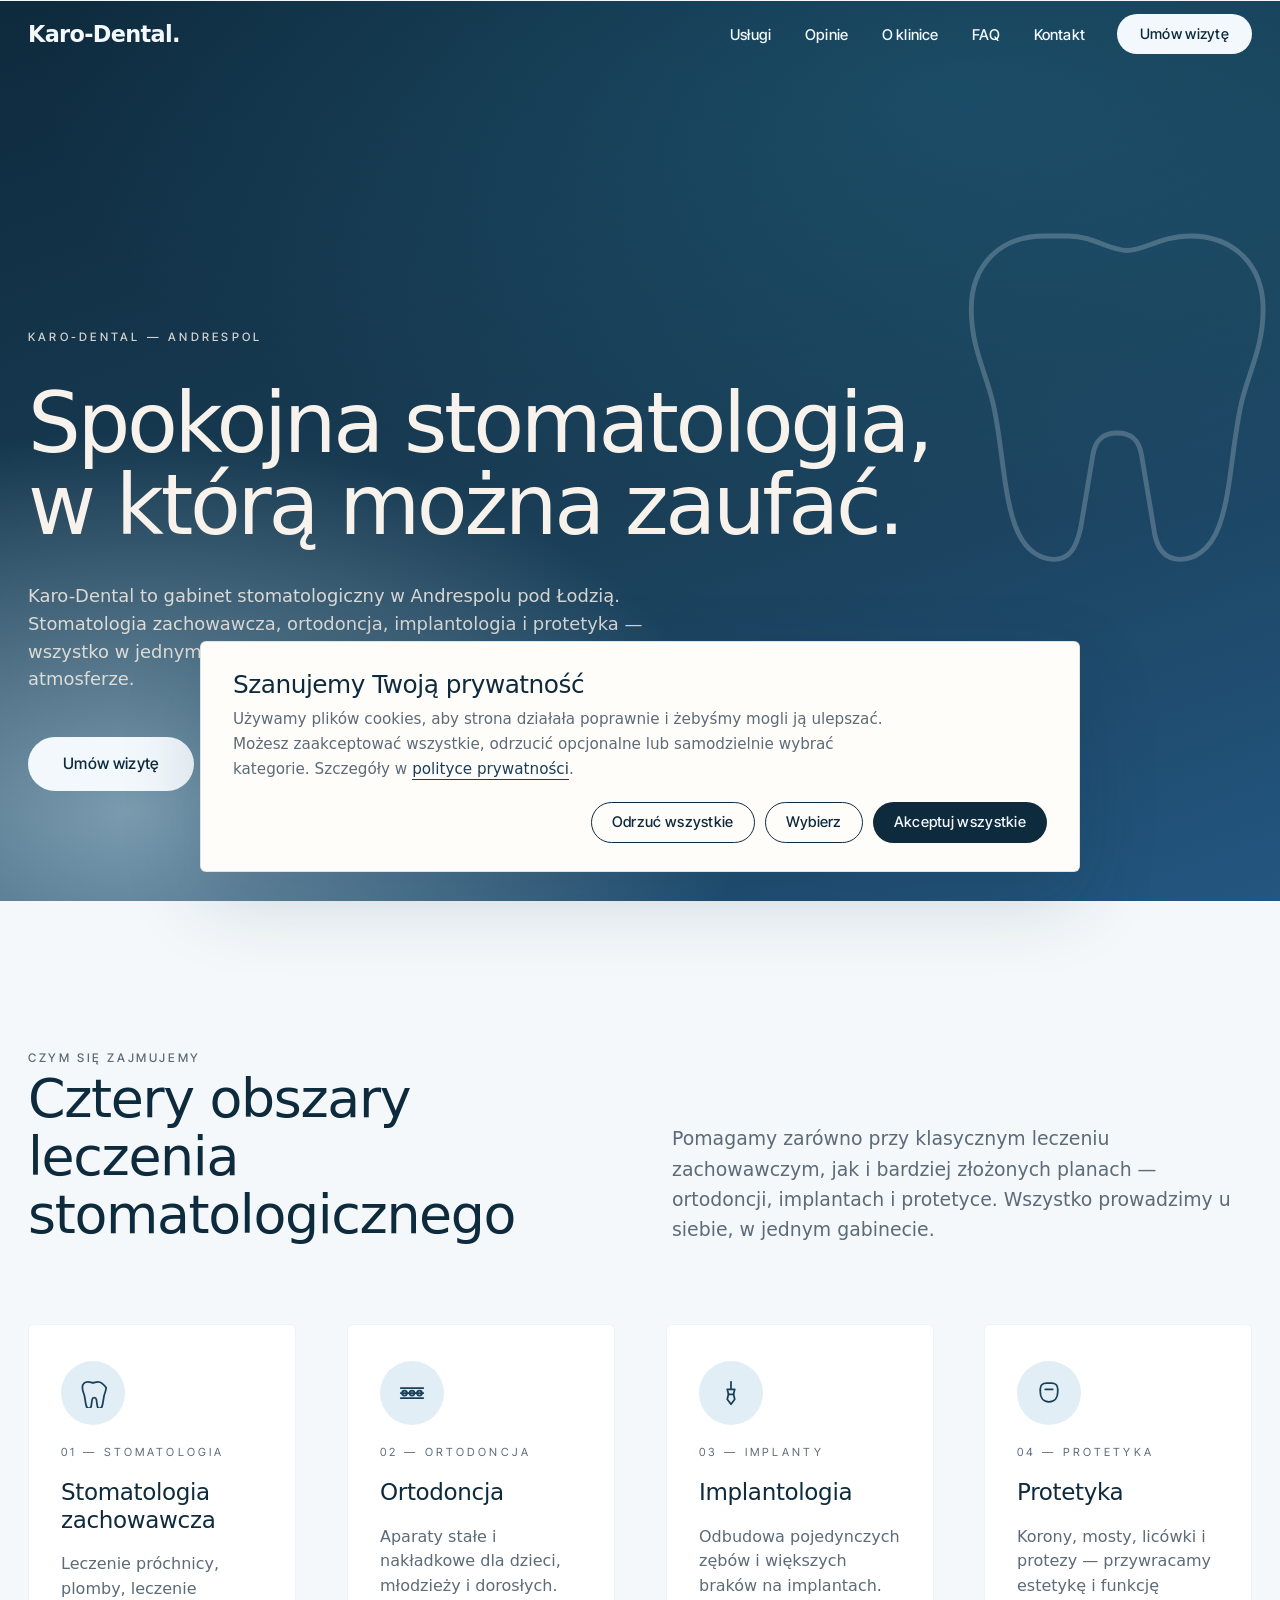
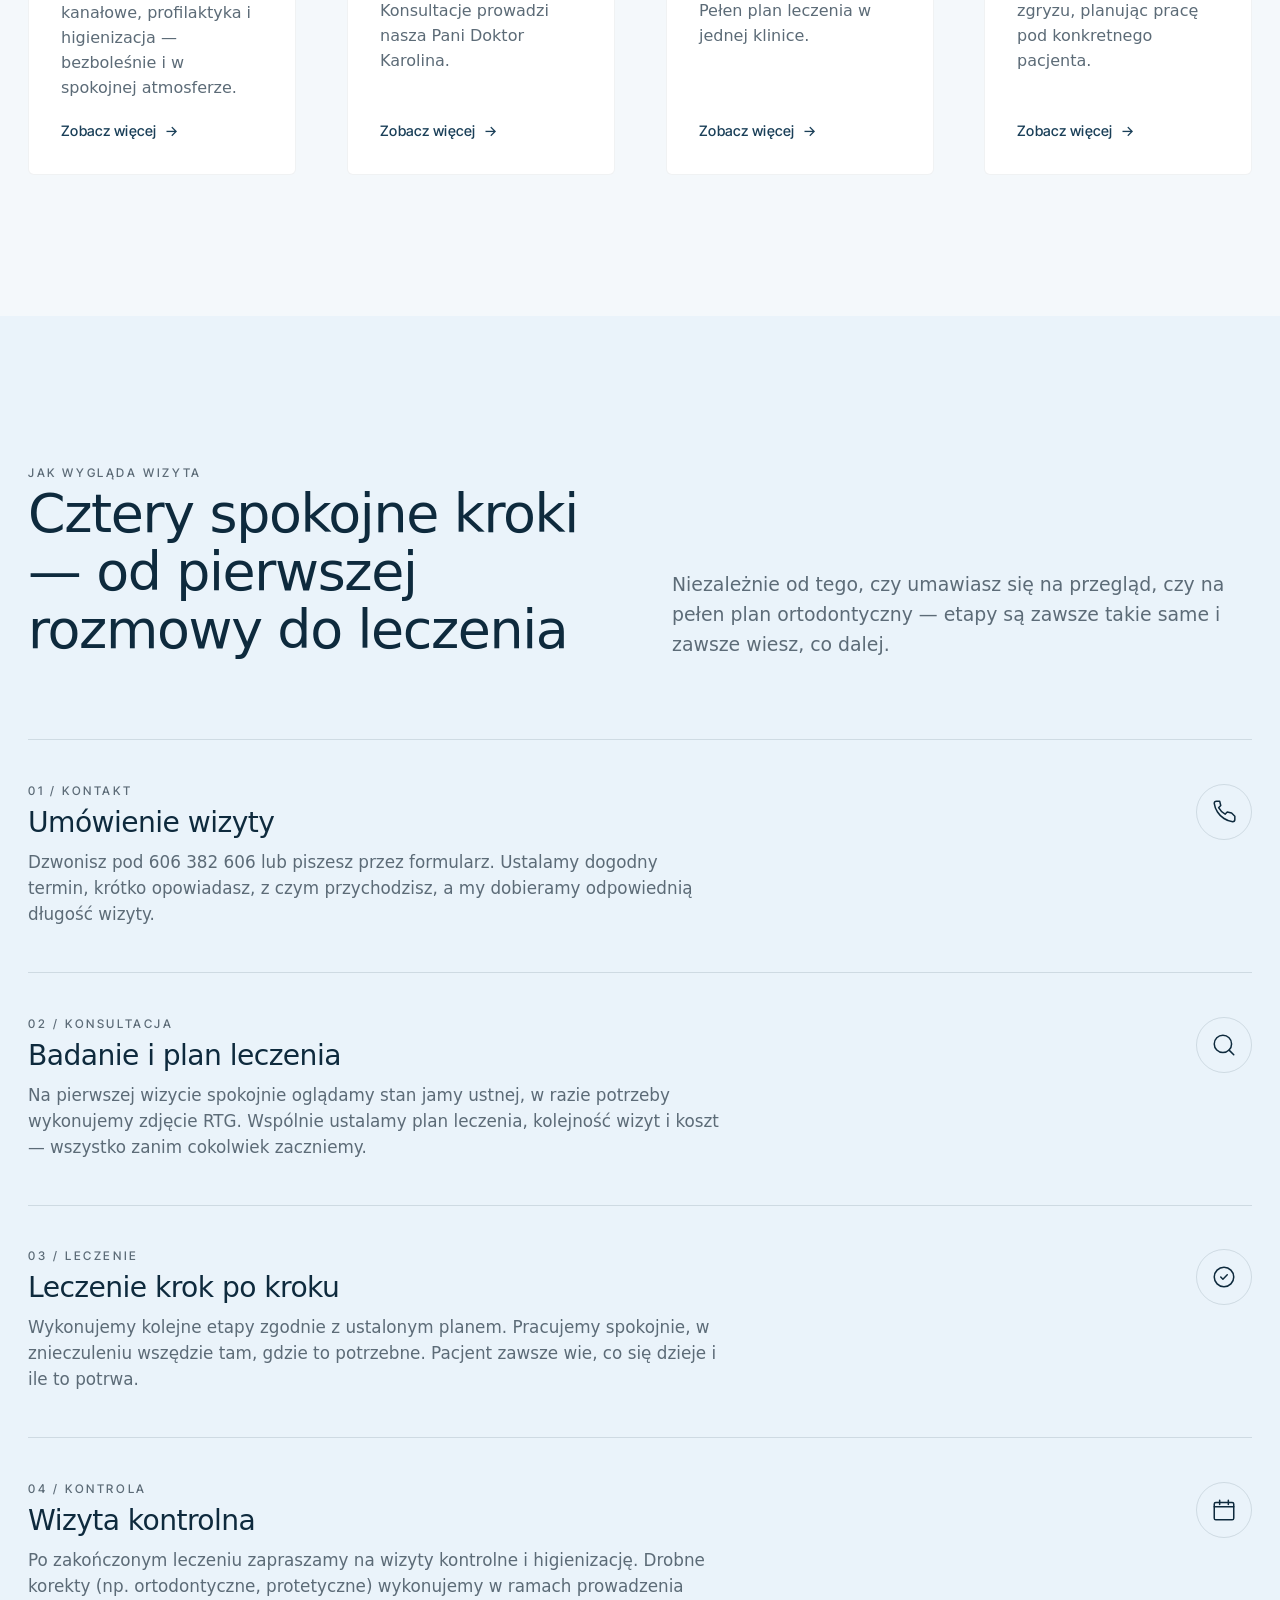
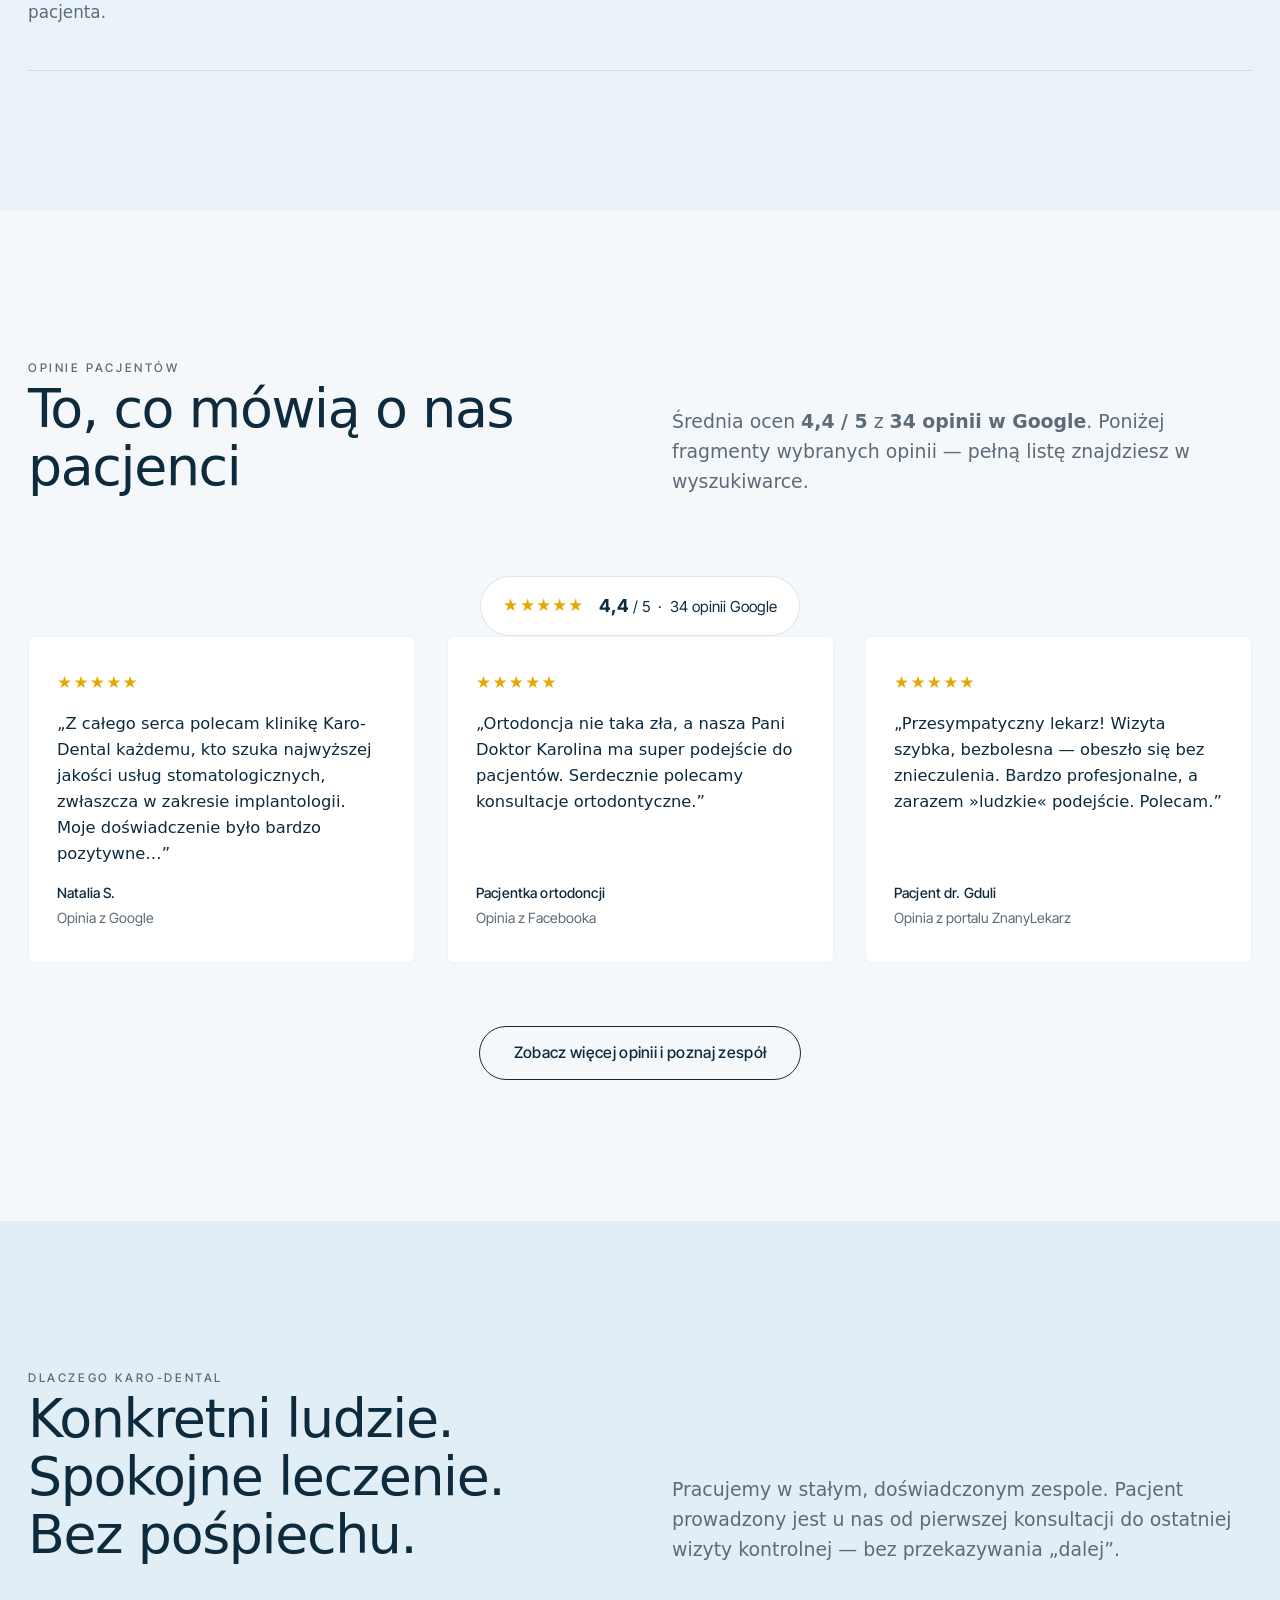
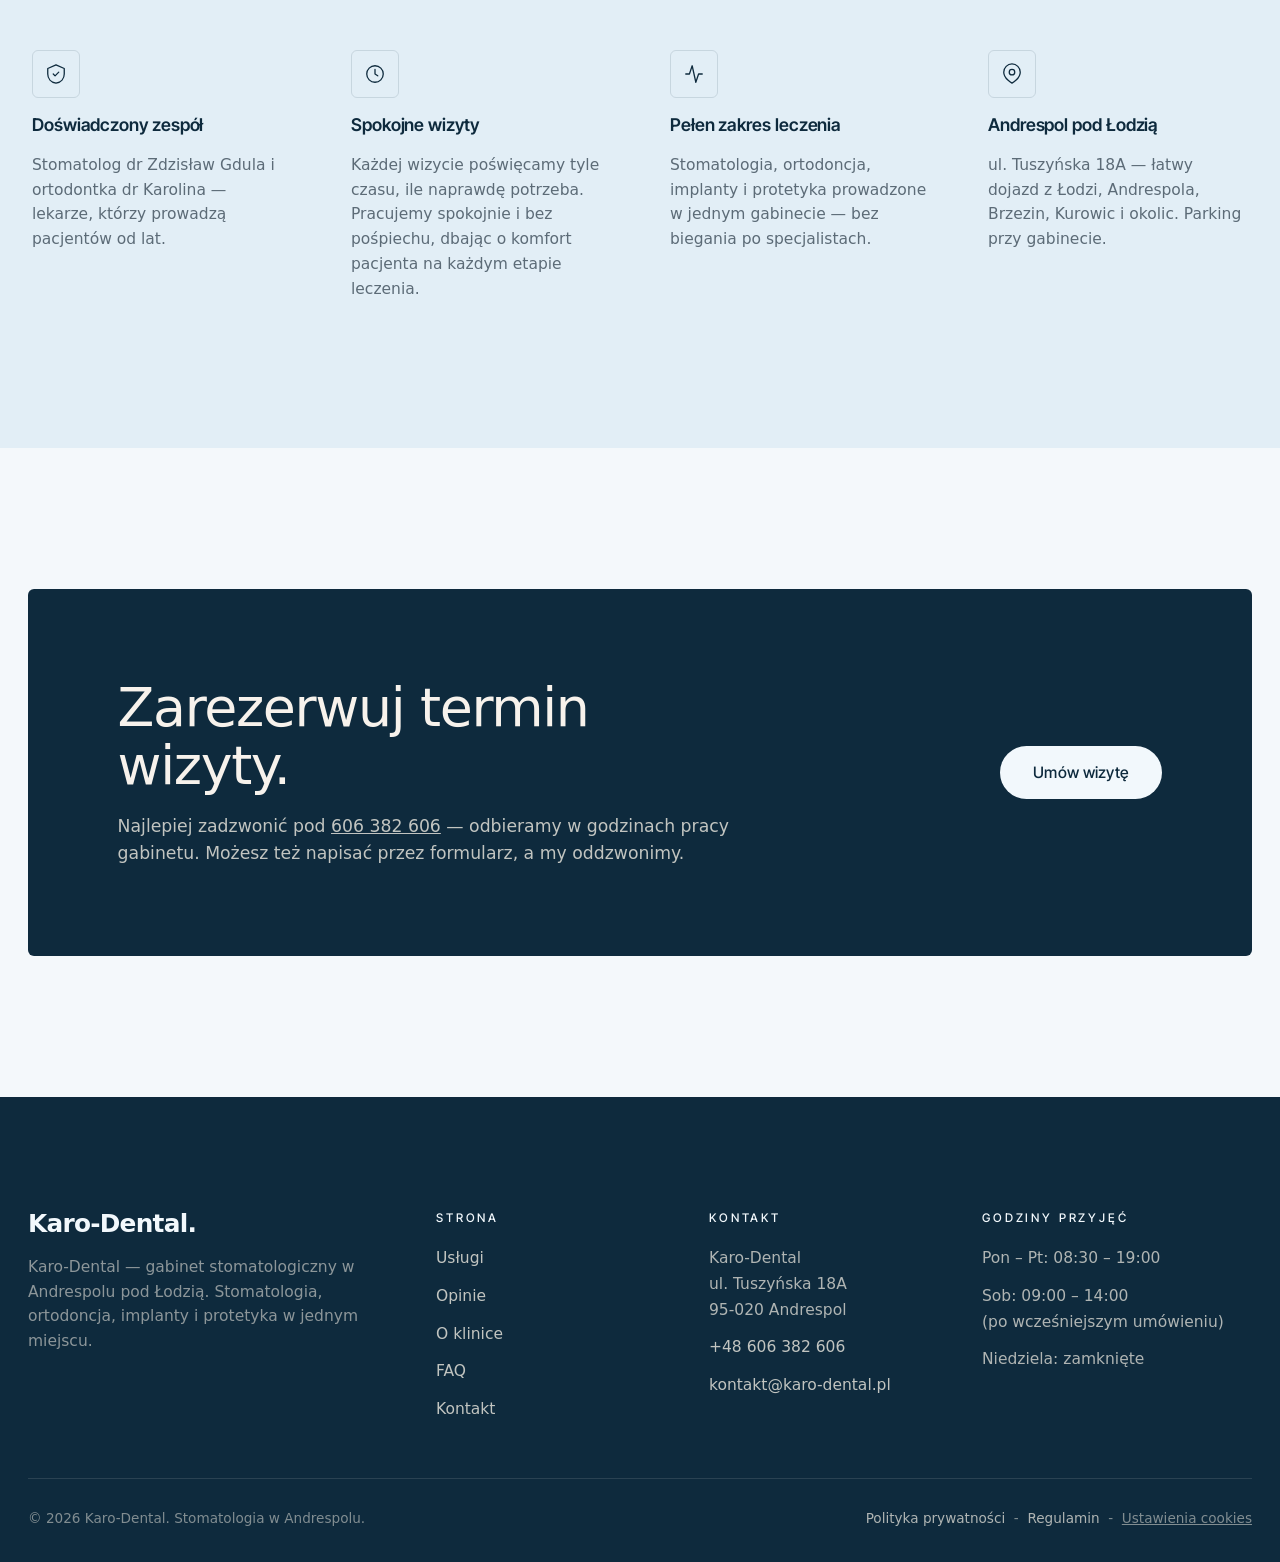
==== commit 3d644913: "Verify removal of sales phrasing Agent-Logs-Url: https://github.com/kontaktio-demo/karo-dental/sessi" ====
--- a/index.html
+++ b/index.html
@@ -140,7 +140,7 @@
       <div class="hero__inner">
         <span class="eyebrow hero__eyebrow reveal">Karo-Dental — Andrespol</span>
         <h1 class="reveal delay-1">Spokojna stomatologia,<br/>w którą można zaufać.</h1>
-        <p class="reveal delay-2">Karo-Dental to gabinet stomatologiczny w Andrespolu pod Łodzią. Stomatologia zachowawcza, ortodoncja, implantologia i protetyka — wszystko w jednym miejscu, w doświadczonym zespole, bez pośpiechu i bez sprzedaży na siłę.</p>
+        <p class="reveal delay-2">Karo-Dental to gabinet stomatologiczny w Andrespolu pod Łodzią. Stomatologia zachowawcza, ortodoncja, implantologia i protetyka — wszystko w jednym miejscu, w doświadczonym zespole i w spokojnej atmosferze.</p>
         <div class="hero__cta reveal delay-3">
           <a class="btn btn--light btn--lg" href="kontakt.html">Umów wizytę</a>
           <a class="btn btn--ghost btn--lg" href="oferta.html">Zobacz nasze usługi</a>
@@ -330,7 +330,7 @@
         <div class="feature reveal delay-1">
           <div class="feature__icon" aria-hidden="true"><svg viewBox="0 0 24 24" fill="none" stroke="currentColor" stroke-width="1.4" stroke-linecap="round" stroke-linejoin="round"><circle cx="12" cy="12" r="9"/><path d="M12 7v5l3 2"/></svg></div>
           <h4>Spokojne wizyty</h4>
-          <p>Bez pośpiechu, bez sprzedaży na siłę. Każdej wizycie poświęcamy tyle czasu, ile naprawdę potrzeba.</p>
+          <p>Każdej wizycie poświęcamy tyle czasu, ile naprawdę potrzeba. Pracujemy spokojnie i bez pośpiechu, dbając o komfort pacjenta na każdym etapie leczenia.</p>
         </div>
         <div class="feature reveal delay-2">
           <div class="feature__icon" aria-hidden="true"><svg viewBox="0 0 24 24" fill="none" stroke="currentColor" stroke-width="1.4" stroke-linecap="round" stroke-linejoin="round"><path d="M3 12h4l3-9 4 18 3-9h4"/></svg></div>
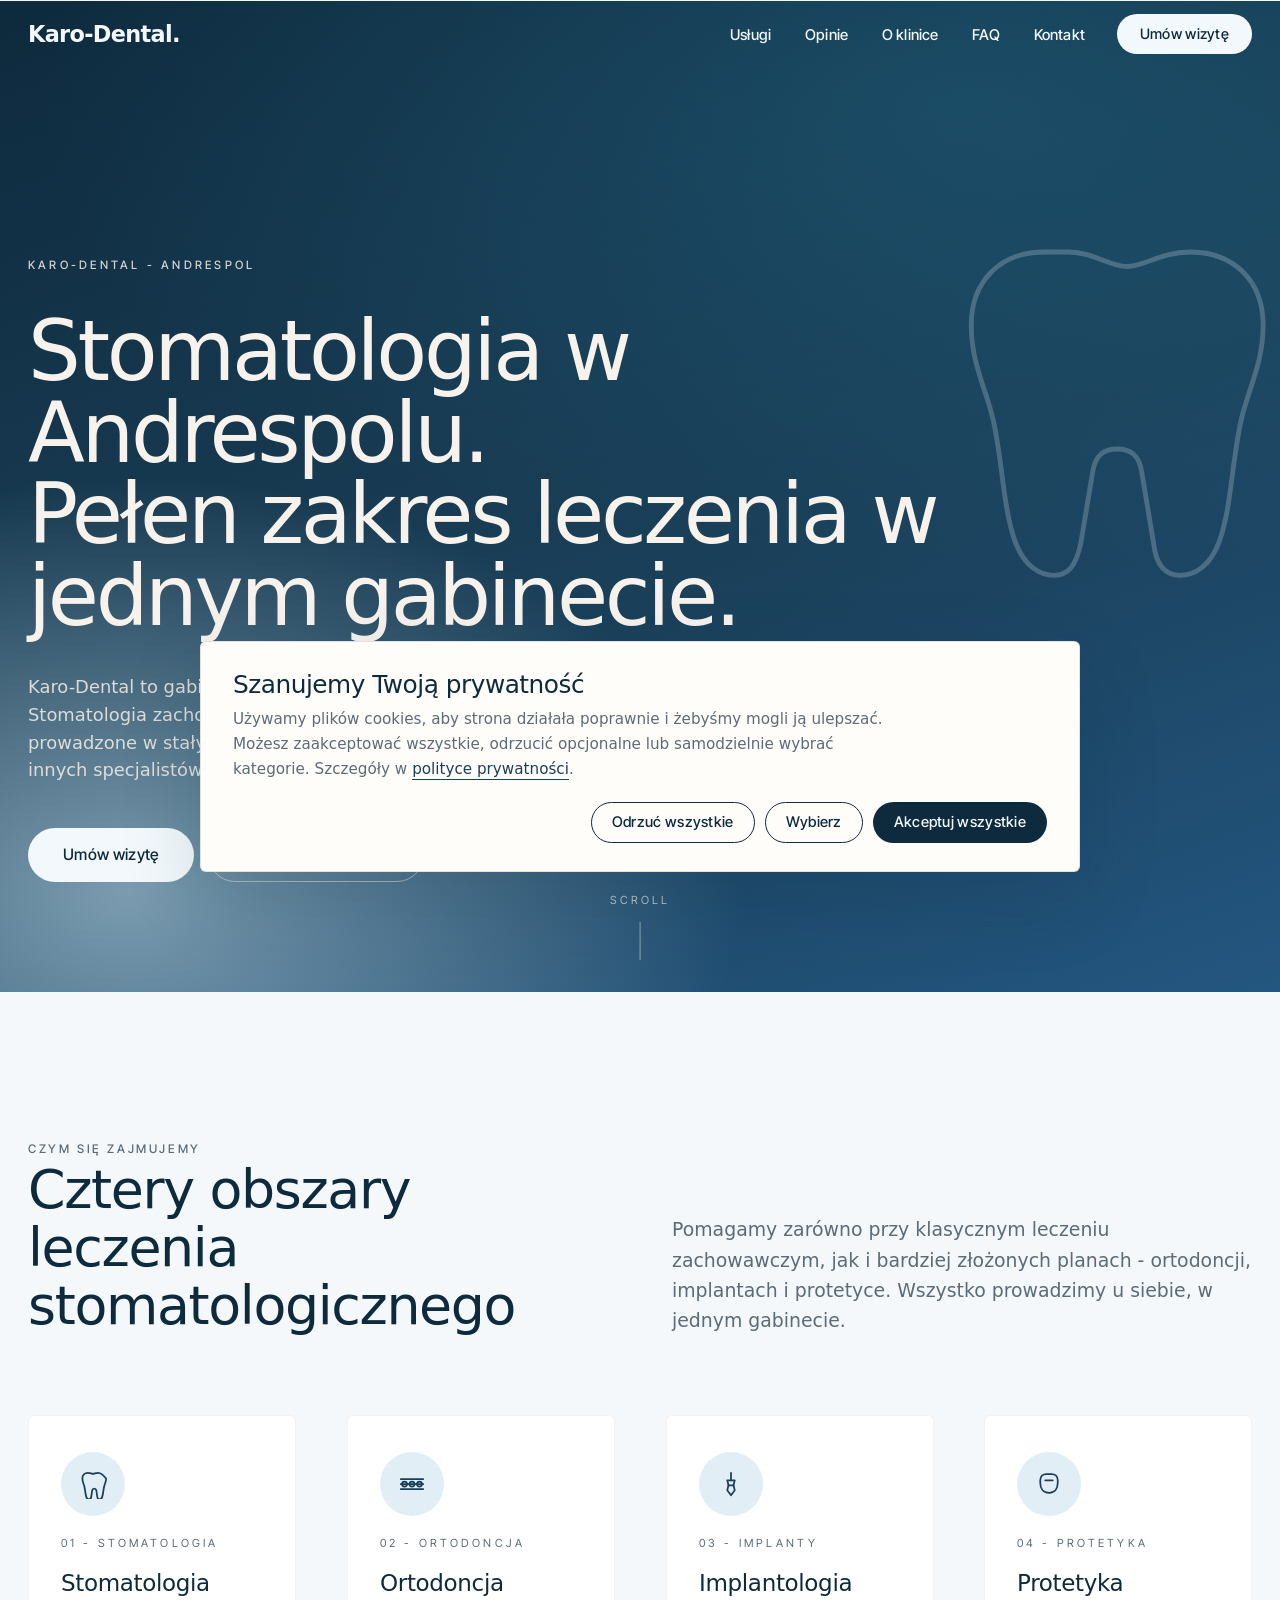
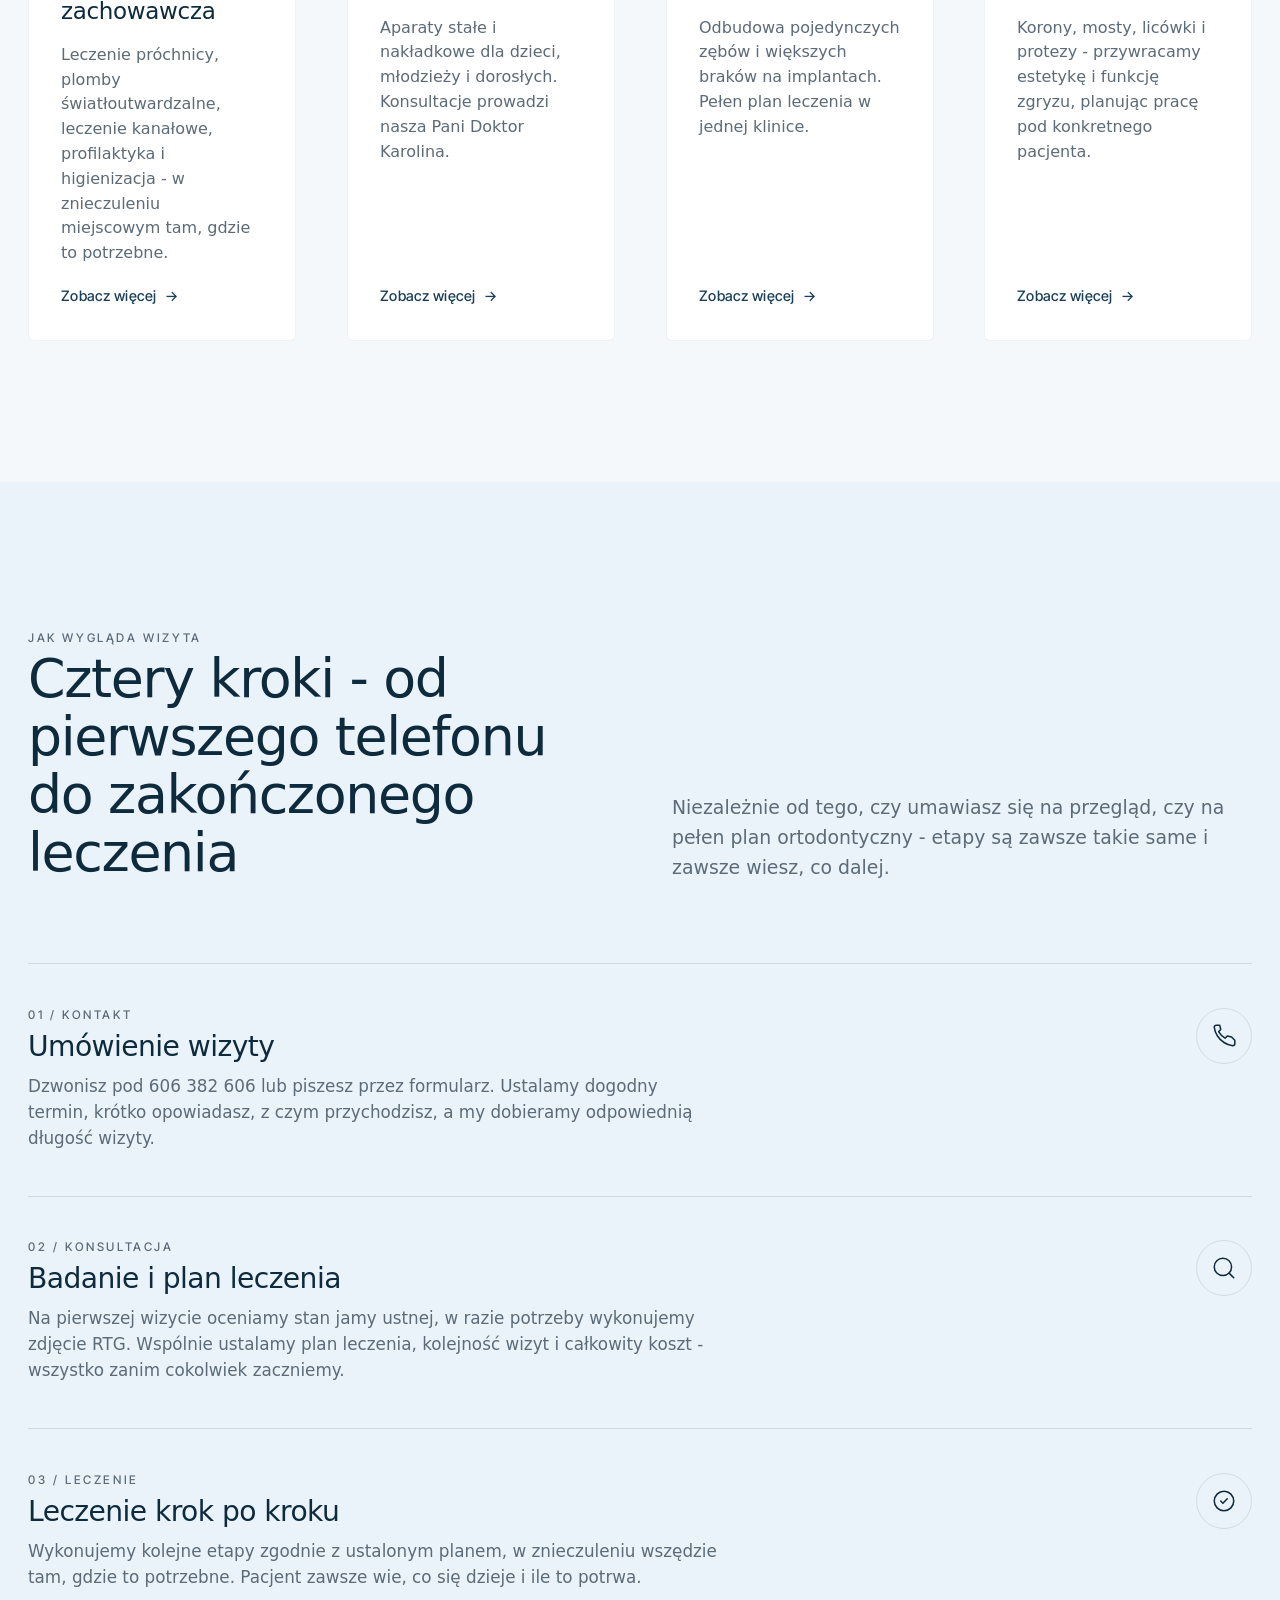
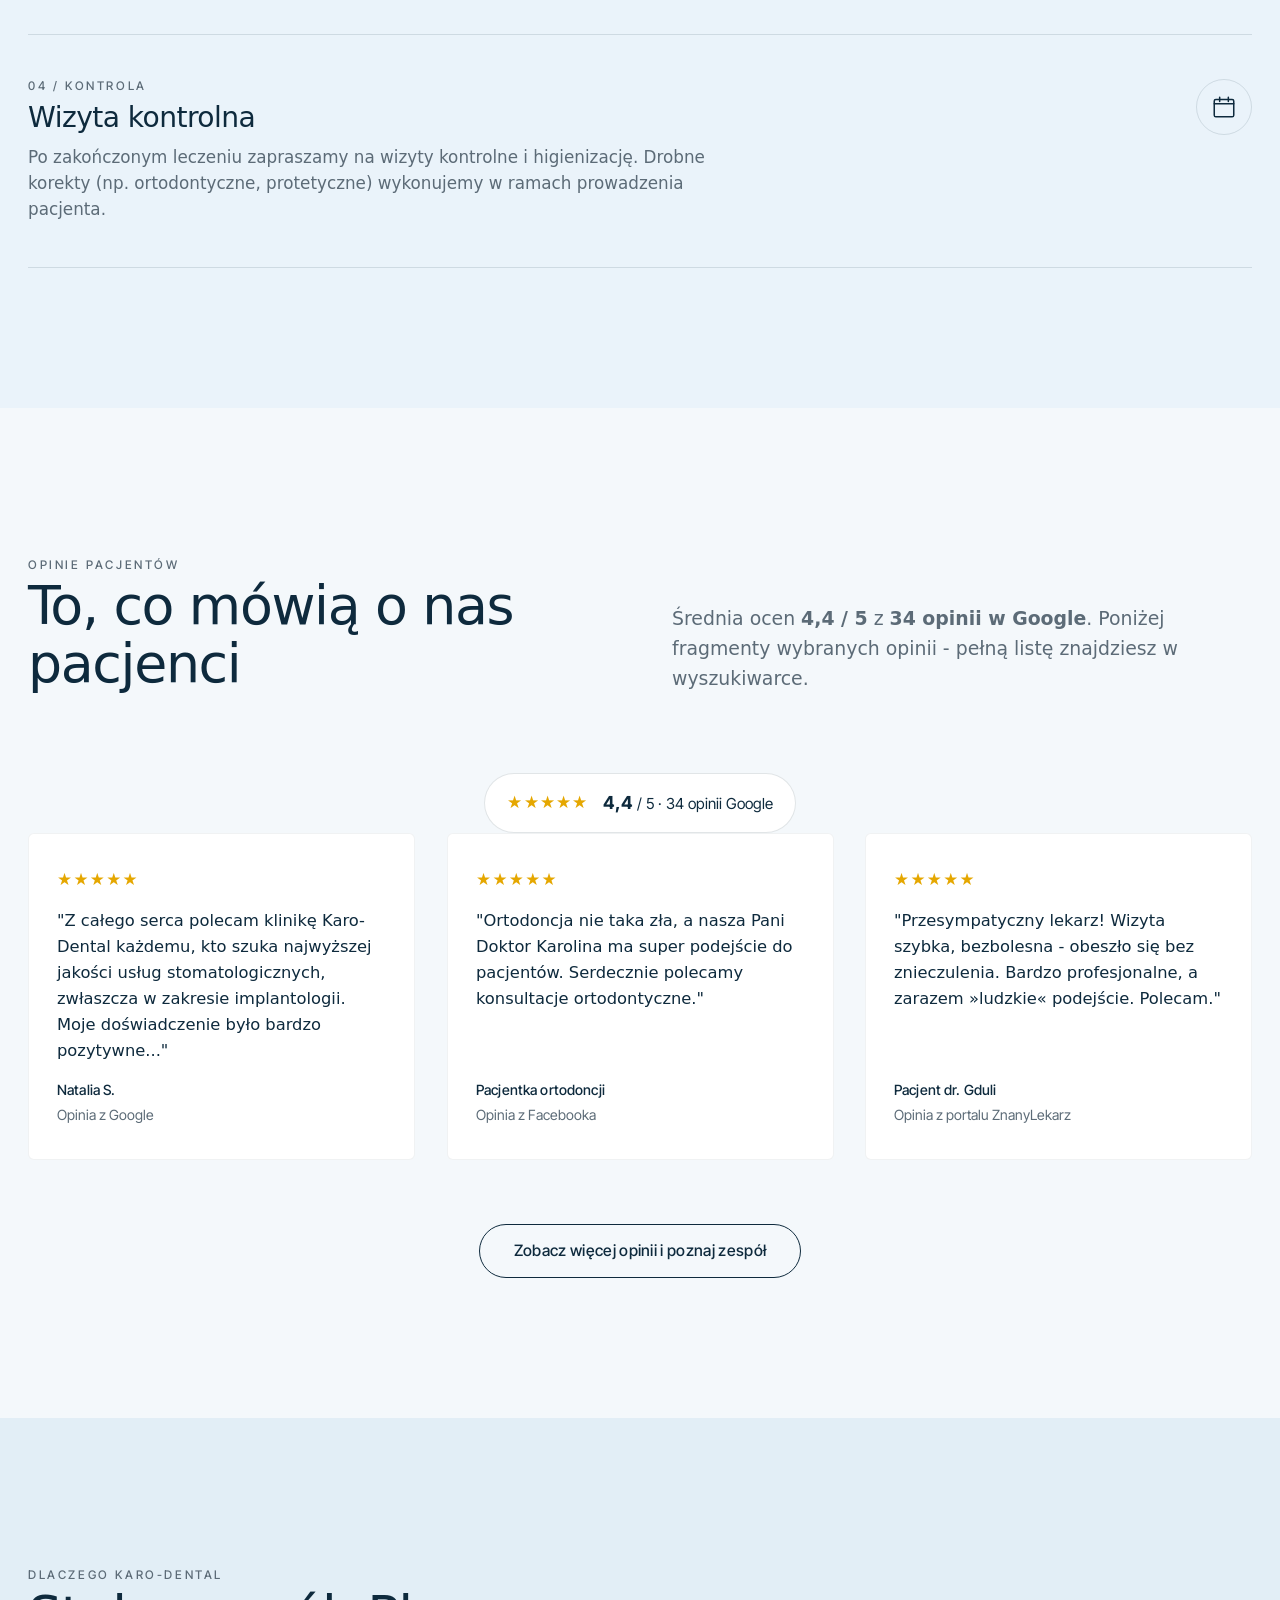
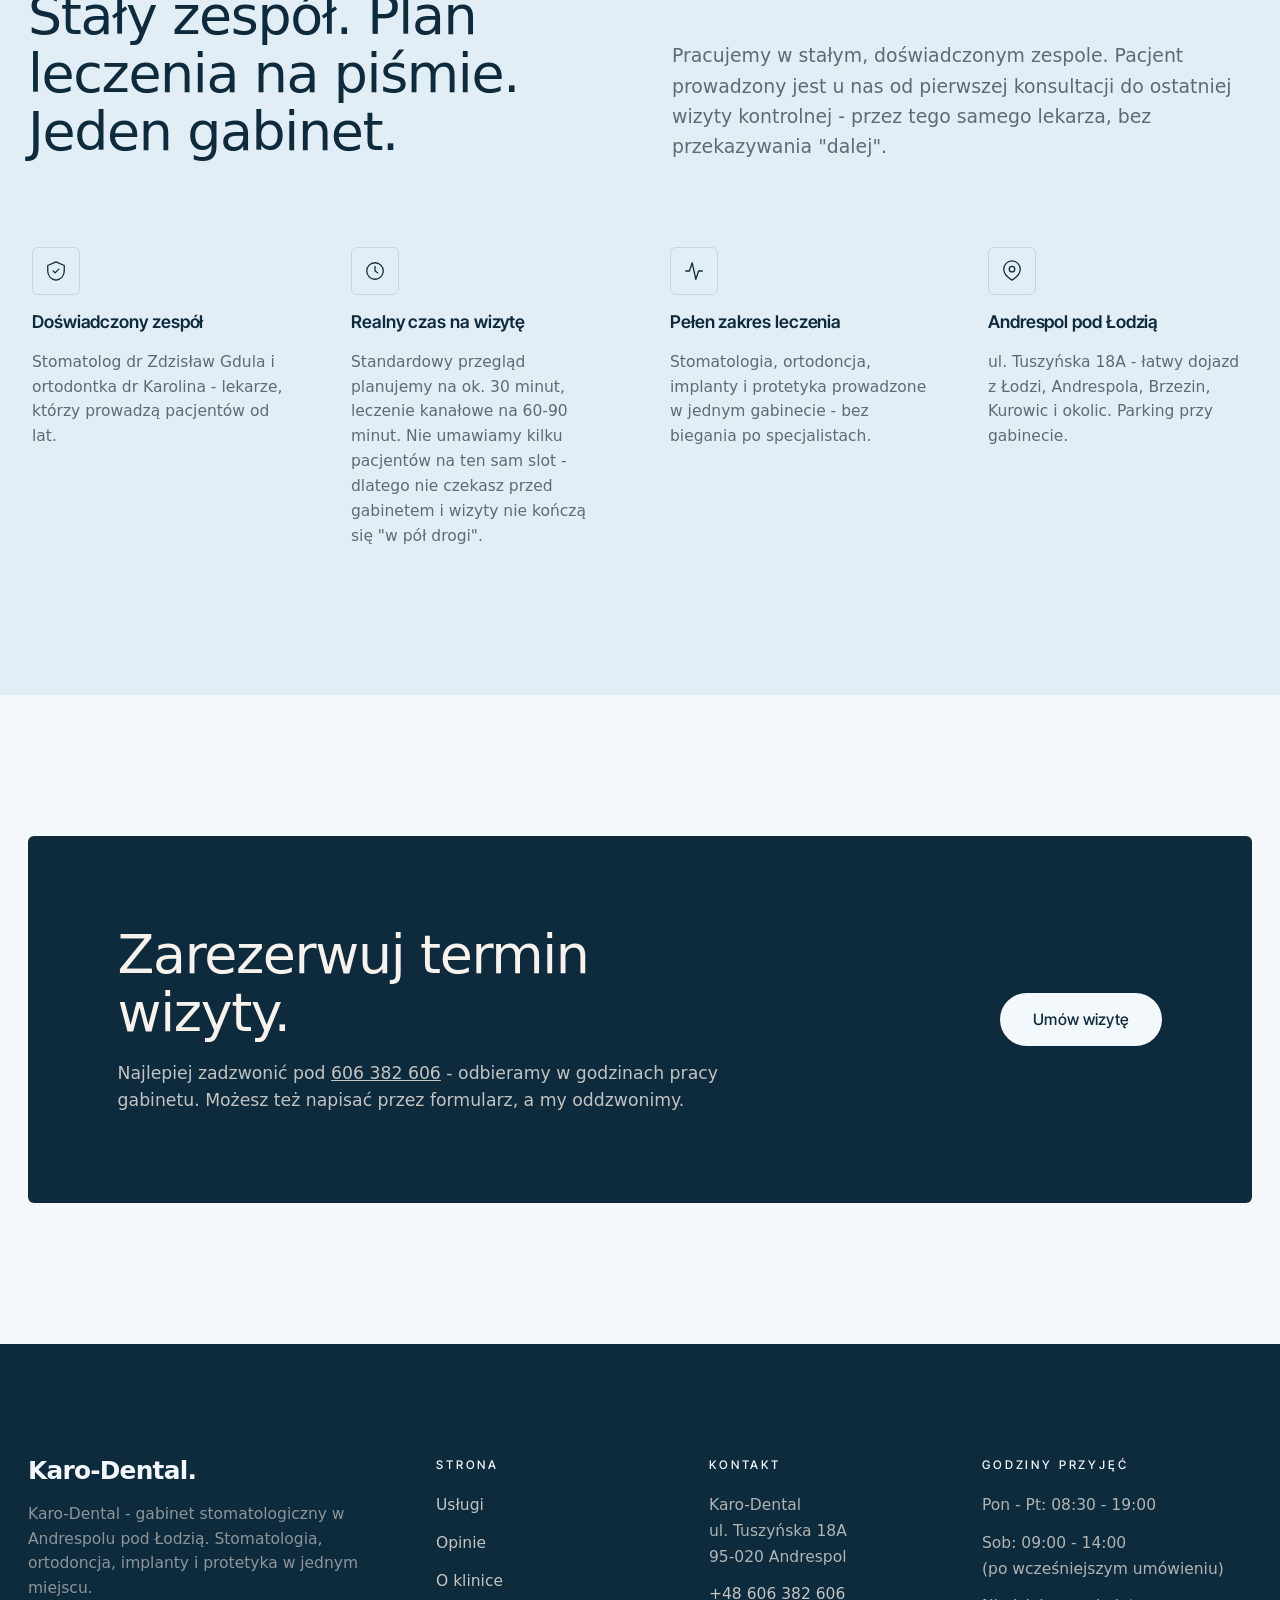
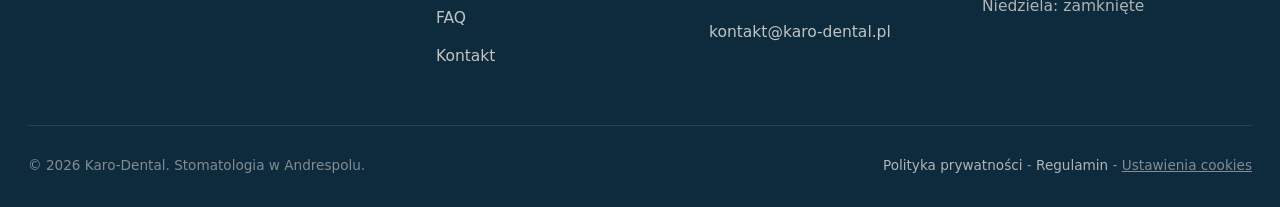
==== commit 9db4b909: "copywriting: usuń ogólniki "spokojne/konkretne podejście", zamień typograficzne znaki AI na zwykłe A" ====
--- a/index.html
+++ b/index.html
@@ -5,7 +5,7 @@
   <script>document.documentElement.classList.add("js")</script>
   <meta name="viewport" content="width=device-width, initial-scale=1.0" />
   <title>Karo-Dental Andrespol | Stomatologia, Ortodoncja, Implanty, Protetyka</title>
-  <meta name="description" content="Karo-Dental - gabinet stomatologiczny w Andrespolu. Stomatologia zachowawcza, ortodoncja, implantologia i protetyka. Spokojne, bezbolesne wizyty w doświadczonym zespole." />
+  <meta name="description" content="Karo-Dental - gabinet stomatologiczny w Andrespolu. Stomatologia zachowawcza, ortodoncja, implantologia i protetyka w jednym miejscu. Stały zespół, plan leczenia i koszt podane przed rozpoczęciem." />
   <meta name="theme-color" content="#0E2A3D" />
   <meta property="og:type" content="website" />
   <meta property="og:locale" content="pl_PL" />
@@ -138,9 +138,9 @@
     </svg>
     <div class="container">
       <div class="hero__inner">
-        <span class="eyebrow hero__eyebrow reveal">Karo-Dental — Andrespol</span>
-        <h1 class="reveal delay-1">Spokojna stomatologia,<br/>w którą można zaufać.</h1>
-        <p class="reveal delay-2">Karo-Dental to gabinet stomatologiczny w Andrespolu pod Łodzią. Stomatologia zachowawcza, ortodoncja, implantologia i protetyka — wszystko w jednym miejscu, w doświadczonym zespole i w spokojnej atmosferze.</p>
+        <span class="eyebrow hero__eyebrow reveal">Karo-Dental - Andrespol</span>
+        <h1 class="reveal delay-1">Stomatologia w Andrespolu.<br/>Pełen zakres leczenia w jednym gabinecie.</h1>
+        <p class="reveal delay-2">Karo-Dental to gabinet stomatologiczny w Andrespolu pod Łodzią. Stomatologia zachowawcza, ortodoncja, implantologia i protetyka - prowadzone w stałym zespole, w jednym miejscu, bez odsyłania do innych specjalistów.</p>
         <div class="hero__cta reveal delay-3">
           <a class="btn btn--light btn--lg" href="kontakt.html">Umów wizytę</a>
           <a class="btn btn--ghost btn--lg" href="oferta.html">Zobacz nasze usługi</a>
@@ -157,7 +157,7 @@
           <span class="eyebrow">Czym się zajmujemy</span>
           <h2>Cztery obszary leczenia stomatologicznego</h2>
         </div>
-        <p class="lead">Pomagamy zarówno przy klasycznym leczeniu zachowawczym, jak i bardziej złożonych planach — ortodoncji, implantach i protetyce. Wszystko prowadzimy u siebie, w jednym gabinecie.</p>
+        <p class="lead">Pomagamy zarówno przy klasycznym leczeniu zachowawczym, jak i bardziej złożonych planach - ortodoncji, implantach i protetyce. Wszystko prowadzimy u siebie, w jednym gabinecie.</p>
       </div>
 
       <div class="grid grid-4 grid--wide">
@@ -165,9 +165,9 @@
           <span class="icon-tile__icon" aria-hidden="true">
             <svg viewBox="0 0 24 24" fill="none" stroke="currentColor" stroke-width="1.4" stroke-linecap="round" stroke-linejoin="round"><path d="M8 3c-2.8 0-4.5 2-4.5 4.6 0 2.5 1 4 1.6 6.4.7 3 .7 6 1.6 8.5.5 1.5 1.5 1.7 2.2 1.7 1 0 1.5-.7 1.7-2l.7-5c.2-1 .8-1.6 1.7-1.6s1.5.6 1.7 1.6l.7 5c.2 1.3.7 2 1.7 2 .7 0 1.7-.2 2.2-1.7.9-2.5.9-5.5 1.6-8.5.6-2.4 1.6-3.9 1.6-6.4C20.5 5 18.8 3 16 3c-1.8 0-2.9.9-4 .9S9.8 3 8 3z"/></svg>
           </span>
-          <span class="icon-tile__num">01 — Stomatologia</span>
+          <span class="icon-tile__num">01 - Stomatologia</span>
           <h3>Stomatologia zachowawcza</h3>
-          <p>Leczenie próchnicy, plomby, leczenie kanałowe, profilaktyka i higienizacja — bezboleśnie i w spokojnej atmosferze.</p>
+          <p>Leczenie próchnicy, plomby światłoutwardzalne, leczenie kanałowe, profilaktyka i higienizacja - w znieczuleniu miejscowym tam, gdzie to potrzebne.</p>
           <span class="icon-tile__arrow">Zobacz więcej</span>
         </a>
 
@@ -175,7 +175,7 @@
           <span class="icon-tile__icon" aria-hidden="true">
             <svg viewBox="0 0 24 24" fill="none" stroke="currentColor" stroke-width="1.4" stroke-linecap="round" stroke-linejoin="round"><path d="M3 12h18"/><circle cx="6" cy="12" r="2"/><circle cx="12" cy="12" r="2"/><circle cx="18" cy="12" r="2"/><path d="M3 8h18M3 16h18"/></svg>
           </span>
-          <span class="icon-tile__num">02 — Ortodoncja</span>
+          <span class="icon-tile__num">02 - Ortodoncja</span>
           <h3>Ortodoncja</h3>
           <p>Aparaty stałe i nakładkowe dla dzieci, młodzieży i dorosłych. Konsultacje prowadzi nasza Pani Doktor Karolina.</p>
           <span class="icon-tile__arrow">Zobacz więcej</span>
@@ -185,7 +185,7 @@
           <span class="icon-tile__icon" aria-hidden="true">
             <svg viewBox="0 0 24 24" fill="none" stroke="currentColor" stroke-width="1.4" stroke-linecap="round" stroke-linejoin="round"><path d="M12 3v6"/><path d="M9 9h6l-1 4h-4z"/><path d="M10 13l-1 4 3 4 3-4-1-4"/></svg>
           </span>
-          <span class="icon-tile__num">03 — Implanty</span>
+          <span class="icon-tile__num">03 - Implanty</span>
           <h3>Implantologia</h3>
           <p>Odbudowa pojedynczych zębów i większych braków na implantach. Pełen plan leczenia w jednej klinice.</p>
           <span class="icon-tile__arrow">Zobacz więcej</span>
@@ -195,9 +195,9 @@
           <span class="icon-tile__icon" aria-hidden="true">
             <svg viewBox="0 0 24 24" fill="none" stroke="currentColor" stroke-width="1.4" stroke-linecap="round" stroke-linejoin="round"><path d="M5 9c0-3 2-5 5-5h4c3 0 5 2 5 5v2c0 4-2 8-7 8s-7-4-7-8V9z"/><path d="M9 9h6"/></svg>
           </span>
-          <span class="icon-tile__num">04 — Protetyka</span>
+          <span class="icon-tile__num">04 - Protetyka</span>
           <h3>Protetyka</h3>
-          <p>Korony, mosty, licówki i protezy — przywracamy estetykę i funkcję zgryzu, planując pracę pod konkretnego pacjenta.</p>
+          <p>Korony, mosty, licówki i protezy - przywracamy estetykę i funkcję zgryzu, planując pracę pod konkretnego pacjenta.</p>
           <span class="icon-tile__arrow">Zobacz więcej</span>
         </a>
       </div>
@@ -209,9 +209,9 @@
       <div class="section__head section__head--split reveal">
         <div>
           <span class="eyebrow">Jak wygląda wizyta</span>
-          <h2>Cztery spokojne kroki — od pierwszej rozmowy do leczenia</h2>
-        </div>
-        <p class="lead">Niezależnie od tego, czy umawiasz się na przegląd, czy na pełen plan ortodontyczny — etapy są zawsze takie same i zawsze wiesz, co dalej.</p>
+          <h2>Cztery kroki - od pierwszego telefonu do zakończonego leczenia</h2>
+        </div>
+        <p class="lead">Niezależnie od tego, czy umawiasz się na przegląd, czy na pełen plan ortodontyczny - etapy są zawsze takie same i zawsze wiesz, co dalej.</p>
       </div>
 
       <div class="steps">
@@ -219,7 +219,7 @@
           <span class="step__num">01 / Kontakt</span>
           <div class="step__body">
             <h3>Umówienie wizyty</h3>
-            <p>Dzwonisz pod <a href="tel:+48606382606">606&nbsp;382&nbsp;606</a> lub piszesz przez formularz. Ustalamy dogodny termin, krótko opowiadasz, z czym przychodzisz, a my dobieramy odpowiednią długość wizyty.</p>
+            <p>Dzwonisz pod <a href="tel:+48606382606">606 382 606</a> lub piszesz przez formularz. Ustalamy dogodny termin, krótko opowiadasz, z czym przychodzisz, a my dobieramy odpowiednią długość wizyty.</p>
           </div>
           <span class="step__icon" aria-hidden="true">
             <svg viewBox="0 0 24 24" fill="none" stroke="currentColor" stroke-width="1.4" stroke-linecap="round" stroke-linejoin="round"><path d="M22 16v3a2 2 0 0 1-2 2 19 19 0 0 1-8-3 19 19 0 0 1-6-6 19 19 0 0 1-3-8 2 2 0 0 1 2-2h3l1 4-2 2a16 16 0 0 0 6 6l2-2 4 1z"/></svg>
@@ -229,7 +229,7 @@
           <span class="step__num">02 / Konsultacja</span>
           <div class="step__body">
             <h3>Badanie i plan leczenia</h3>
-            <p>Na pierwszej wizycie spokojnie oglądamy stan jamy ustnej, w razie potrzeby wykonujemy zdjęcie RTG. Wspólnie ustalamy plan leczenia, kolejność wizyt i koszt — wszystko zanim cokolwiek zaczniemy.</p>
+            <p>Na pierwszej wizycie oceniamy stan jamy ustnej, w razie potrzeby wykonujemy zdjęcie RTG. Wspólnie ustalamy plan leczenia, kolejność wizyt i całkowity koszt - wszystko zanim cokolwiek zaczniemy.</p>
           </div>
           <span class="step__icon" aria-hidden="true">
             <svg viewBox="0 0 24 24" fill="none" stroke="currentColor" stroke-width="1.4" stroke-linecap="round" stroke-linejoin="round"><circle cx="11" cy="11" r="8"/><path d="M21 21l-4.3-4.3"/></svg>
@@ -239,7 +239,7 @@
           <span class="step__num">03 / Leczenie</span>
           <div class="step__body">
             <h3>Leczenie krok po kroku</h3>
-            <p>Wykonujemy kolejne etapy zgodnie z ustalonym planem. Pracujemy spokojnie, w znieczuleniu wszędzie tam, gdzie to potrzebne. Pacjent zawsze wie, co się dzieje i ile to potrwa.</p>
+            <p>Wykonujemy kolejne etapy zgodnie z ustalonym planem, w znieczuleniu wszędzie tam, gdzie to potrzebne. Pacjent zawsze wie, co się dzieje i ile to potrwa.</p>
           </div>
           <span class="step__icon" aria-hidden="true">
             <svg viewBox="0 0 24 24" fill="none" stroke="currentColor" stroke-width="1.4" stroke-linecap="round" stroke-linejoin="round"><path d="M9 12l2 2 4-4"/><circle cx="12" cy="12" r="9"/></svg>
@@ -266,20 +266,20 @@
           <span class="eyebrow">Opinie pacjentów</span>
           <h2>To, co mówią o nas pacjenci</h2>
         </div>
-        <p class="lead">Średnia ocen <strong>4,4 / 5</strong> z <strong>34 opinii w Google</strong>. Poniżej fragmenty wybranych opinii — pełną listę znajdziesz w wyszukiwarce.</p>
+        <p class="lead">Średnia ocen <strong>4,4 / 5</strong> z <strong>34 opinii w Google</strong>. Poniżej fragmenty wybranych opinii - pełną listę znajdziesz w wyszukiwarce.</p>
       </div>
 
       <div class="text-center mb-l reveal">
         <span class="rating-summary">
           <span class="review__stars" aria-hidden="true">★★★★★</span>
-          <span><strong>4,4</strong> / 5 &nbsp;·&nbsp; 34 opinii Google</span>
+          <span><strong>4,4</strong> / 5  ·  34 opinii Google</span>
         </span>
       </div>
 
       <div class="review-grid">
         <article class="review reveal">
           <span class="review__stars" aria-label="Ocena 5 na 5">★★★★★</span>
-          <p class="review__quote">„Z całego serca polecam klinikę Karo-Dental każdemu, kto szuka najwyższej jakości usług stomatologicznych, zwłaszcza w zakresie implantologii. Moje doświadczenie było bardzo pozytywne…”</p>
+          <p class="review__quote">"Z całego serca polecam klinikę Karo-Dental każdemu, kto szuka najwyższej jakości usług stomatologicznych, zwłaszcza w zakresie implantologii. Moje doświadczenie było bardzo pozytywne..."</p>
           <span class="review__meta">
             <span class="review__author">Natalia S.</span>
             <span>Opinia z Google</span>
@@ -288,7 +288,7 @@
 
         <article class="review reveal delay-1">
           <span class="review__stars" aria-label="Ocena 5 na 5">★★★★★</span>
-          <p class="review__quote">„Ortodoncja nie taka zła, a nasza Pani Doktor Karolina ma super podejście do pacjentów. Serdecznie polecamy konsultacje ortodontyczne.”</p>
+          <p class="review__quote">"Ortodoncja nie taka zła, a nasza Pani Doktor Karolina ma super podejście do pacjentów. Serdecznie polecamy konsultacje ortodontyczne."</p>
           <span class="review__meta">
             <span class="review__author">Pacjentka ortodoncji</span>
             <span>Opinia z Facebooka</span>
@@ -297,7 +297,7 @@
 
         <article class="review reveal delay-2">
           <span class="review__stars" aria-label="Ocena 5 na 5">★★★★★</span>
-          <p class="review__quote">„Przesympatyczny lekarz! Wizyta szybka, bezbolesna — obeszło się bez znieczulenia. Bardzo profesjonalne, a zarazem »ludzkie« podejście. Polecam.”</p>
+          <p class="review__quote">"Przesympatyczny lekarz! Wizyta szybka, bezbolesna - obeszło się bez znieczulenia. Bardzo profesjonalne, a zarazem »ludzkie« podejście. Polecam."</p>
           <span class="review__meta">
             <span class="review__author">Pacjent dr. Gduli</span>
             <span>Opinia z portalu ZnanyLekarz</span>
@@ -316,31 +316,31 @@
       <div class="section__head section__head--split reveal">
         <div>
           <span class="eyebrow">Dlaczego Karo-Dental</span>
-          <h2>Konkretni ludzie. Spokojne leczenie. Bez pośpiechu.</h2>
-        </div>
-        <p class="lead">Pracujemy w stałym, doświadczonym zespole. Pacjent prowadzony jest u nas od pierwszej konsultacji do ostatniej wizyty kontrolnej — bez przekazywania „dalej”.</p>
+          <h2>Stały zespół. Plan leczenia na piśmie. Jeden gabinet.</h2>
+        </div>
+        <p class="lead">Pracujemy w stałym, doświadczonym zespole. Pacjent prowadzony jest u nas od pierwszej konsultacji do ostatniej wizyty kontrolnej - przez tego samego lekarza, bez przekazywania "dalej".</p>
       </div>
 
       <div class="grid grid-4 grid--wide">
         <div class="feature reveal">
           <div class="feature__icon" aria-hidden="true"><svg viewBox="0 0 24 24" fill="none" stroke="currentColor" stroke-width="1.4" stroke-linecap="round" stroke-linejoin="round"><path d="M12 2l9 4v6c0 5-3.5 9-9 10-5.5-1-9-5-9-10V6l9-4z"/><path d="M9 12l2 2 4-4"/></svg></div>
           <h4>Doświadczony zespół</h4>
-          <p>Stomatolog dr Zdzisław Gdula i ortodontka dr Karolina — lekarze, którzy prowadzą pacjentów od lat.</p>
+          <p>Stomatolog dr Zdzisław Gdula i ortodontka dr Karolina - lekarze, którzy prowadzą pacjentów od lat.</p>
         </div>
         <div class="feature reveal delay-1">
           <div class="feature__icon" aria-hidden="true"><svg viewBox="0 0 24 24" fill="none" stroke="currentColor" stroke-width="1.4" stroke-linecap="round" stroke-linejoin="round"><circle cx="12" cy="12" r="9"/><path d="M12 7v5l3 2"/></svg></div>
-          <h4>Spokojne wizyty</h4>
-          <p>Każdej wizycie poświęcamy tyle czasu, ile naprawdę potrzeba. Pracujemy spokojnie i bez pośpiechu, dbając o komfort pacjenta na każdym etapie leczenia.</p>
+          <h4>Realny czas na wizytę</h4>
+          <p>Standardowy przegląd planujemy na ok. 30 minut, leczenie kanałowe na 60-90 minut. Nie umawiamy kilku pacjentów na ten sam slot - dlatego nie czekasz przed gabinetem i wizyty nie kończą się "w pół drogi".</p>
         </div>
         <div class="feature reveal delay-2">
           <div class="feature__icon" aria-hidden="true"><svg viewBox="0 0 24 24" fill="none" stroke="currentColor" stroke-width="1.4" stroke-linecap="round" stroke-linejoin="round"><path d="M3 12h4l3-9 4 18 3-9h4"/></svg></div>
           <h4>Pełen zakres leczenia</h4>
-          <p>Stomatologia, ortodoncja, implanty i protetyka prowadzone w jednym gabinecie — bez biegania po specjalistach.</p>
+          <p>Stomatologia, ortodoncja, implanty i protetyka prowadzone w jednym gabinecie - bez biegania po specjalistach.</p>
         </div>
         <div class="feature reveal delay-3">
           <div class="feature__icon" aria-hidden="true"><svg viewBox="0 0 24 24" fill="none" stroke="currentColor" stroke-width="1.4" stroke-linecap="round" stroke-linejoin="round"><path d="M21 10c0 7-9 12-9 12S3 17 3 10a9 9 0 0 1 18 0z"/><circle cx="12" cy="10" r="3"/></svg></div>
           <h4>Andrespol pod Łodzią</h4>
-          <p>ul. Tuszyńska 18A — łatwy dojazd z Łodzi, Andrespola, Brzezin, Kurowic i okolic. Parking przy gabinecie.</p>
+          <p>ul. Tuszyńska 18A - łatwy dojazd z Łodzi, Andrespola, Brzezin, Kurowic i okolic. Parking przy gabinecie.</p>
         </div>
       </div>
     </div>
@@ -351,7 +351,7 @@
       <div class="cta-banner reveal">
         <div>
           <h2>Zarezerwuj termin wizyty.</h2>
-          <p>Najlepiej zadzwonić pod <a href="tel:+48606382606" class="cta-banner__tel">606&nbsp;382&nbsp;606</a> — odbieramy w godzinach pracy gabinetu. Możesz też napisać przez formularz, a my oddzwonimy.</p>
+          <p>Najlepiej zadzwonić pod <a href="tel:+48606382606" class="cta-banner__tel">606 382 606</a> - odbieramy w godzinach pracy gabinetu. Możesz też napisać przez formularz, a my oddzwonimy.</p>
         </div>
         <a class="btn btn--light btn--lg" href="kontakt.html">Umów wizytę</a>
       </div>
@@ -363,7 +363,7 @@
       <div class="footer__top">
         <div class="footer__brand">
           <span class="nav__logo-mark">Karo-Dental<span class="nav__logo-dot" aria-hidden="true">.</span></span>
-          <p>Karo-Dental — gabinet stomatologiczny w Andrespolu pod Łodzią. Stomatologia, ortodoncja, implanty i protetyka w jednym miejscu.</p>
+          <p>Karo-Dental - gabinet stomatologiczny w Andrespolu pod Łodzią. Stomatologia, ortodoncja, implanty i protetyka w jednym miejscu.</p>
         </div>
         <div class="footer__col">
           <h5>Strona</h5>
@@ -386,8 +386,8 @@
         <div class="footer__col">
           <h5>Godziny przyjęć</h5>
           <ul>
-            <li>Pon&nbsp;–&nbsp;Pt: 08:30 – 19:00</li>
-            <li>Sob: 09:00 – 14:00<br/>(po wcześniejszym umówieniu)</li>
+            <li>Pon - Pt: 08:30 - 19:00</li>
+            <li>Sob: 09:00 - 14:00<br/>(po wcześniejszym umówieniu)</li>
             <li>Niedziela: zamknięte</li>
           </ul>
         </div>
@@ -396,9 +396,9 @@
         <span>© <span id="year">2025</span> Karo-Dental. Stomatologia w Andrespolu.</span>
         <span>
           <a href="polityka-prywatnosci.html">Polityka prywatności</a>
-          &nbsp;-&nbsp;
+           - 
           <a href="regulamin.html">Regulamin</a>
-          &nbsp;-&nbsp;
+           - 
           <button type="button" class="cookie__settings-link" data-cookie-settings>Ustawienia cookies</button>
         </span>
       </div>
